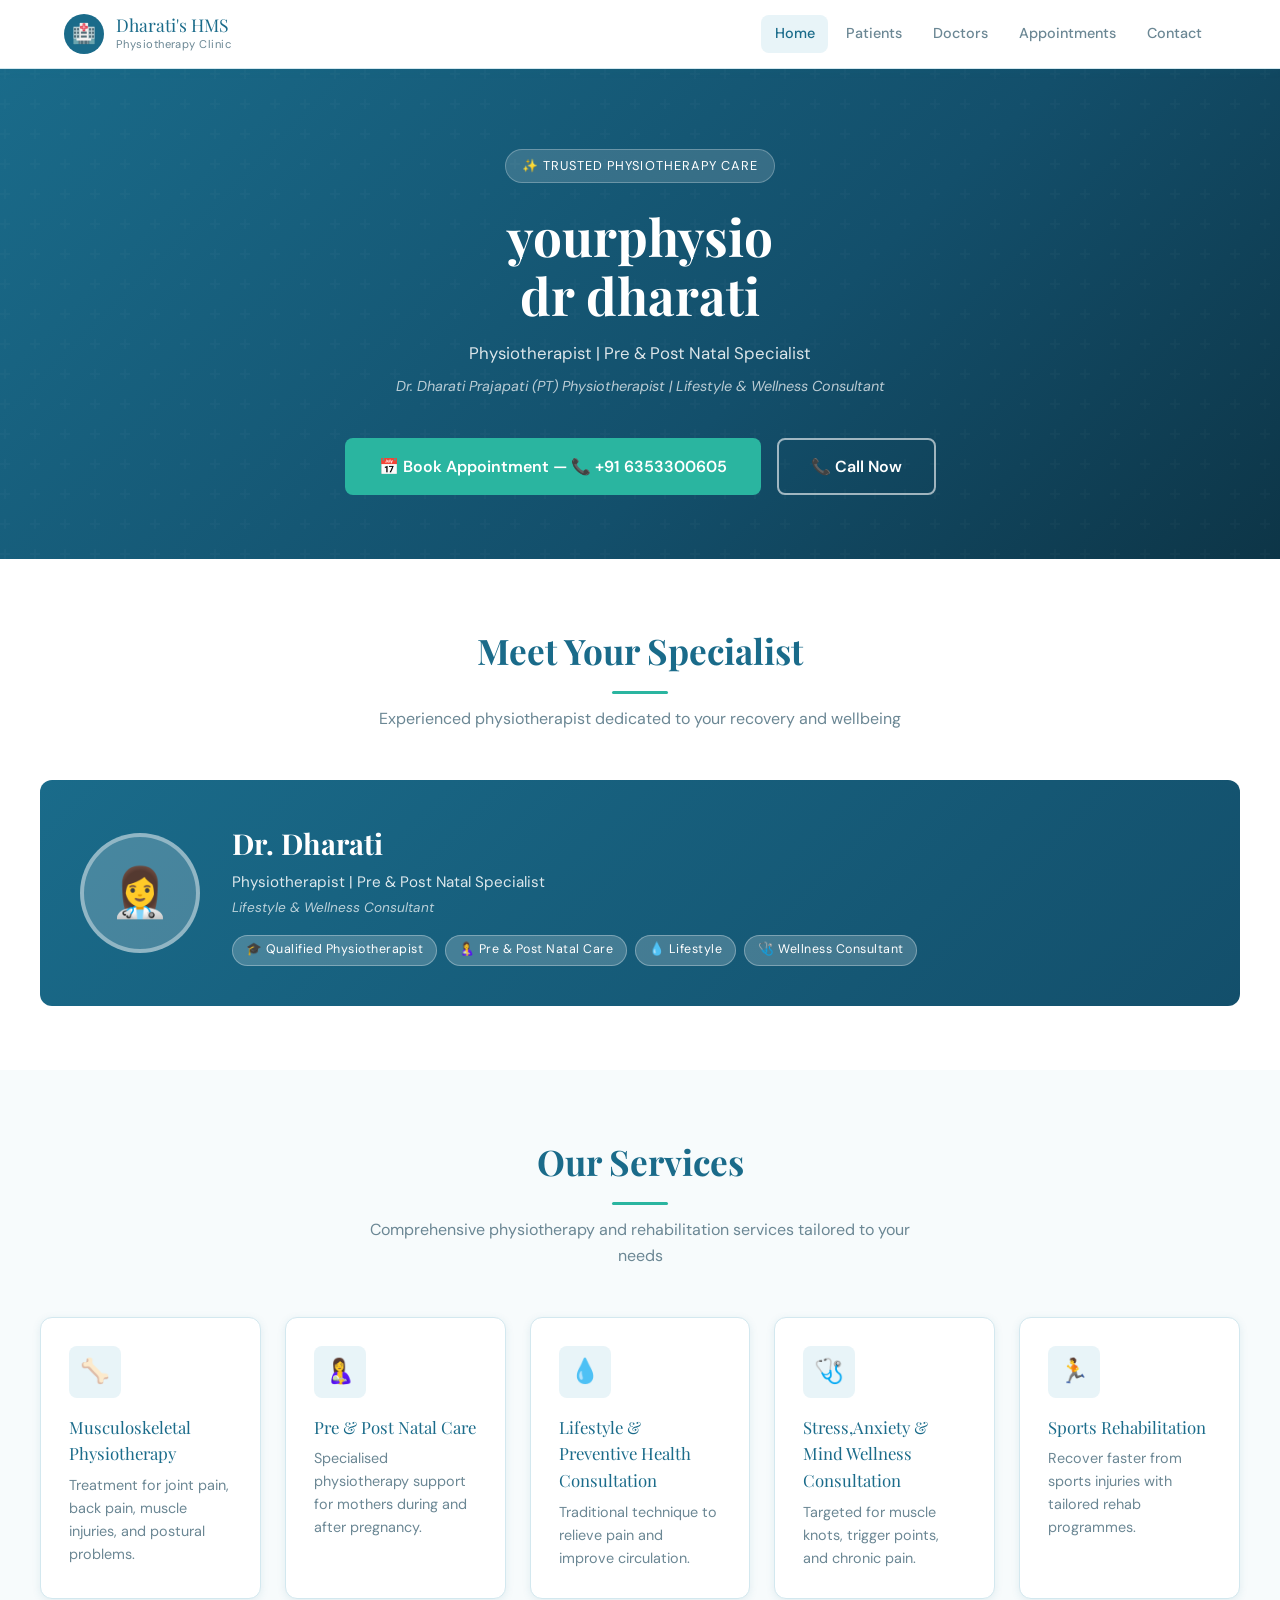
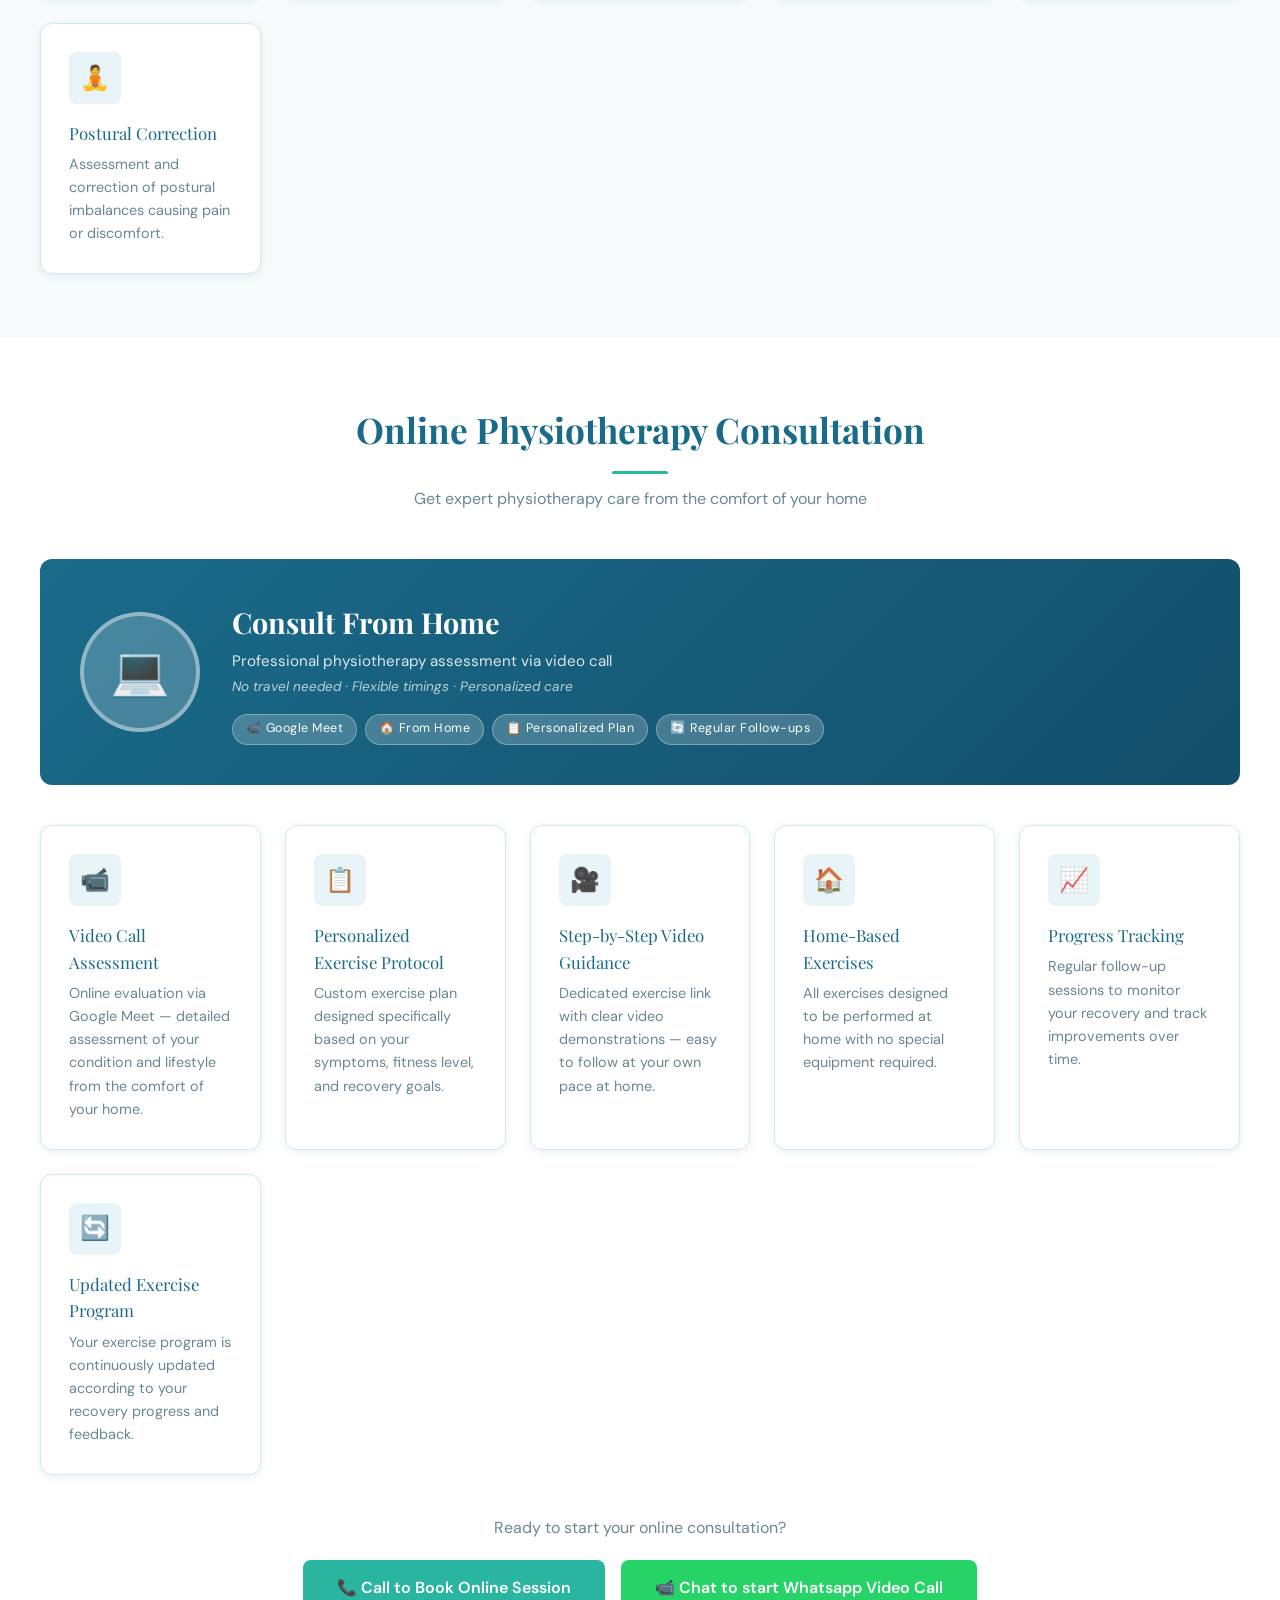
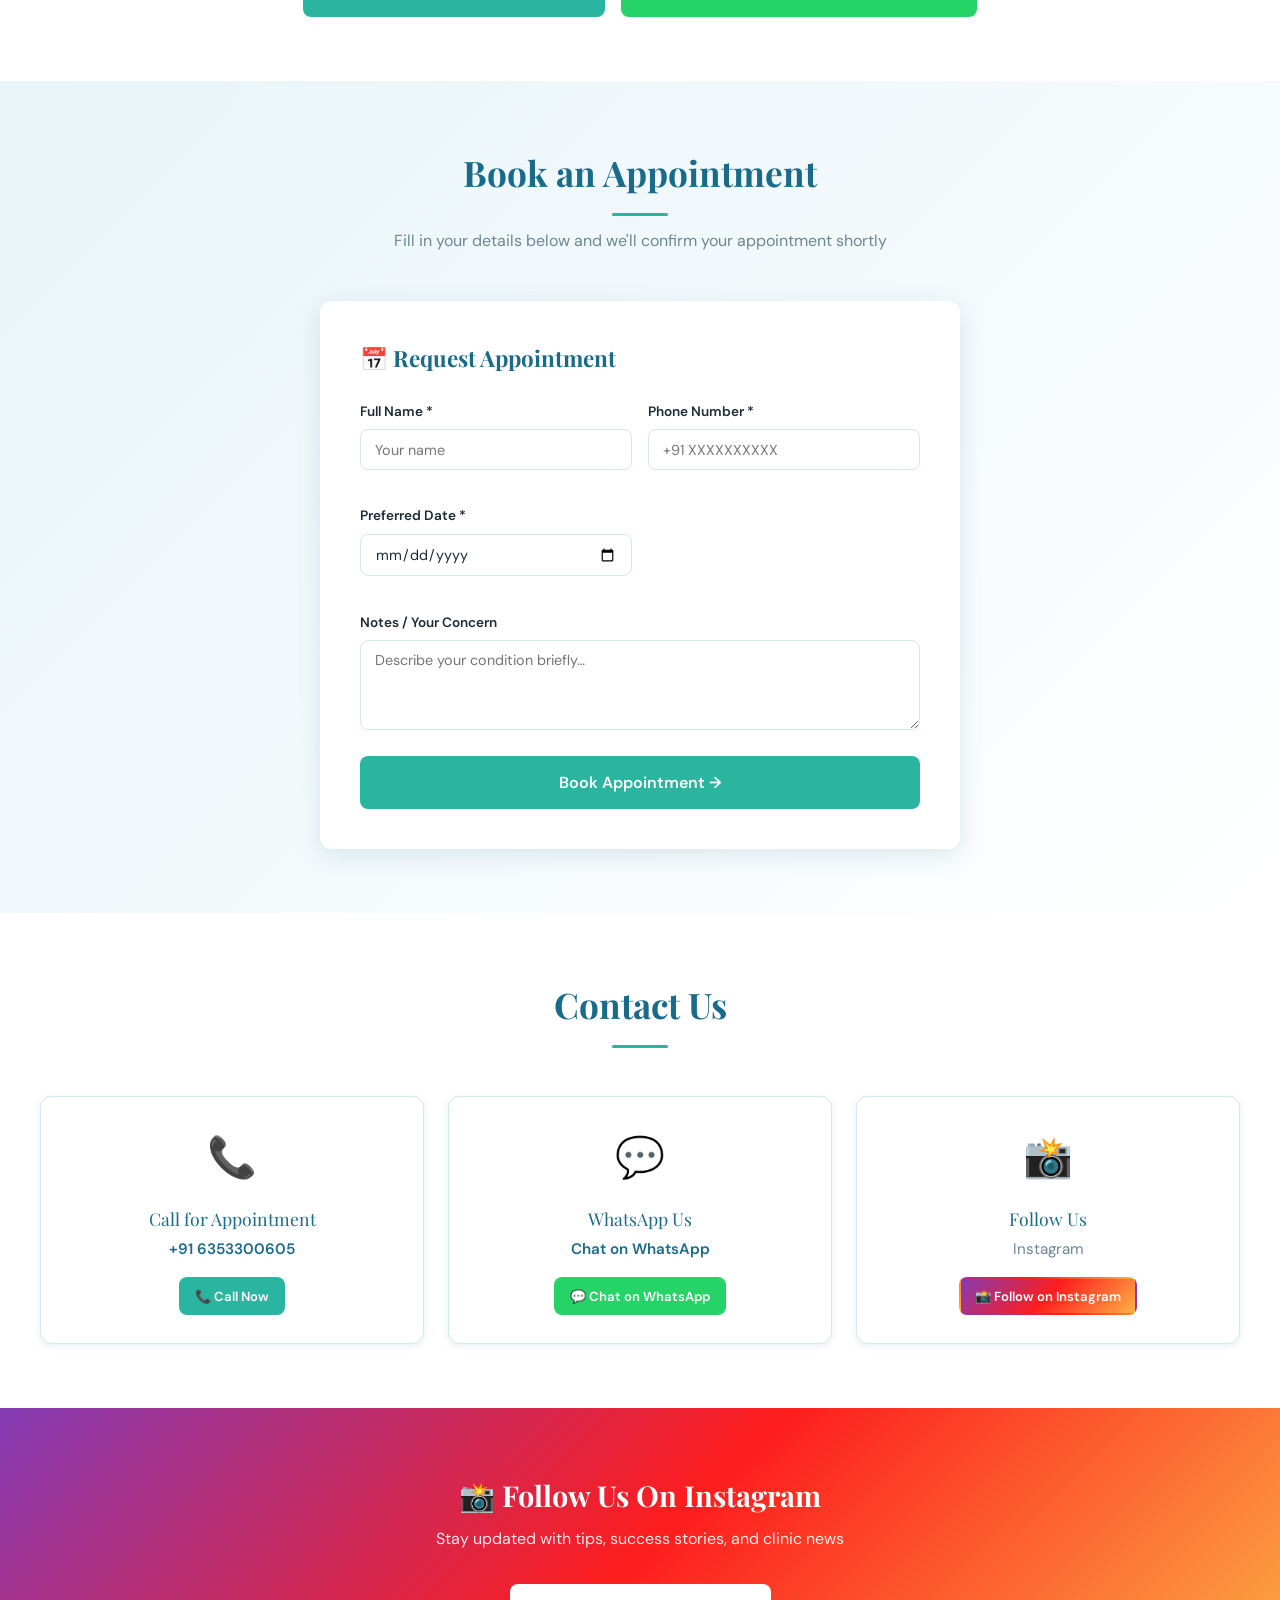
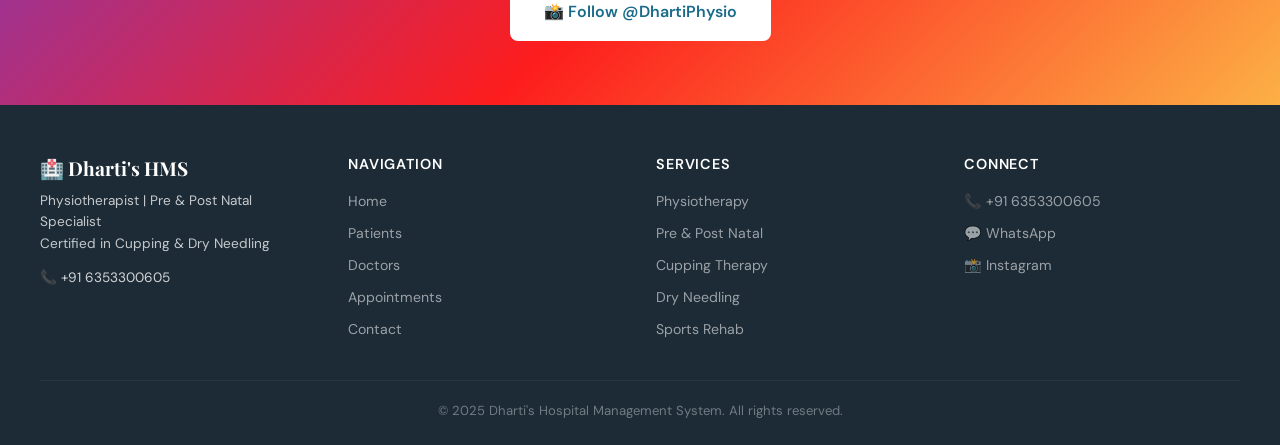
==== home.html @ 81a7d7e1 "Rename index.html to home.html" ====
<!DOCTYPE html>
<html lang="en">
<head>
  <meta charset="UTF-8" />
  <meta name="viewport" content="width=device-width, initial-scale=1.0" />
  <title>yourphysio Dr Dharati</title>
  <link rel="stylesheet" href="style.css" />
</head>
<body>

<!-- ─── NAVBAR ──────────────────────────────────────────────── -->
<nav class="navbar">
  <div class="nav-inner">
    <a class="nav-brand" href="index.html">
      <div class="nav-logo">🏥</div>
      <div>
        <div class="nav-title">Dharati's HMS</div>
        <div class="nav-subtitle">Physiotherapy Clinic</div>
      </div>
    </a>
    <div class="nav-links" id="nav-links">
      <a href="index.html" class="active">Home</a>
      <a href="patients.html">Patients</a>
      <a href="doctors.html">Doctors</a>
      <a href="appointments.html">Appointments</a>
      <a href="contact.html">Contact</a>
    </div>
    <button class="nav-hamburger" id="hamburger">☰</button>
  </div>
</nav>

<!-- ─── HERO ─────────────────────────────────────────────────── -->
<section class="hero">
  <div class="hero-inner">
    <div class="hero-badge">✨ Trusted Physiotherapy Care</div>
    <h1>yourphysio<br>dr dharati</h1>
    <p class="hero-tagline">Physiotherapist | Pre &amp; Post Natal Specialist</p>
    <p class="hero-certs">Dr. Dharati Prajapati (PT) Physiotherapist | Lifestyle &amp; Wellness Consultant </p>
    <div class="hero-actions">
      <a href="tel:+916353300605" class="btn btn-primary btn-lg">📅 Book Appointment — 📞 +91 6353300605</a>
      <a href="tel:+916353300605" class="btn btn-outline btn-lg">📞 Call Now</a>
    </div>
  </div>
</section>

<!-- ─── ABOUT DOCTOR ─────────────────────────────────────────── -->
<section class="section section-alt">
  <div class="container">
    <div class="section-head">
      <h2>Meet Your Specialist</h2>
      <div class="divider"></div>
      <p>Experienced physiotherapist dedicated to your recovery and wellbeing</p>
    </div>
    <div class="doctor-card">
      <div class="doctor-avatar">👩‍⚕️</div>
      <div>
        <h2 class="doctor-name">Dr. Dharati</h2>
        <p class="doctor-spec">Physiotherapist | Pre &amp; Post Natal Specialist</p>
        <p class="doctor-certs">Lifestyle &amp; Wellness Consultant</p>
        <div class="doctor-badges">
          <span class="badge">🎓 Qualified Physiotherapist</span>
          <span class="badge">🤱 Pre &amp; Post Natal Care</span>
          <span class="badge">💧 Lifestyle</span>
          <span class="badge">🩺  Wellness Consultant </span>
        </div>
      </div>
    </div>
  </div>
</section>

<!-- ─── SERVICES ──────────────────────────────────────────────── -->
<section class="section">
  <div class="container">
    <div class="section-head">
      <h2>Our Services</h2>
      <div class="divider"></div>
      <p>Comprehensive physiotherapy and rehabilitation services tailored to your needs</p>
    </div>
    <div class="card-grid card-grid-3">
      <div class="card">
        <div class="service-icon">🦴</div>
        <div class="service-title">Musculoskeletal Physiotherapy</div>
        <p class="service-desc">Treatment for joint pain, back pain, muscle injuries, and postural problems.</p>
      </div>
      <div class="card">
        <div class="service-icon">🤱</div>
        <div class="service-title">Pre &amp; Post Natal Care</div>
        <p class="service-desc">Specialised physiotherapy support for mothers during and after pregnancy.</p>
      </div>
      <div class="card">
        <div class="service-icon">💧</div>
        <div class="service-title">Lifestyle &amp; Preventive Health Consultation </div>
        <p class="service-desc">Traditional technique to relieve pain and improve circulation.</p>
      </div>
      <div class="card">
        <div class="service-icon">🩺</div>
        <div class="service-title">Stress,Anxiety &amp; Mind Wellness Consultation</div>
        <p class="service-desc">Targeted for muscle knots, trigger points, and chronic pain.</p>
      </div>
      <div class="card">
        <div class="service-icon">🏃</div>
        <div class="service-title">Sports Rehabilitation</div>
        <p class="service-desc">Recover faster from sports injuries with tailored rehab programmes.</p>
      </div>
      <div class="card">
        <div class="service-icon">🧘</div>
        <div class="service-title">Postural Correction</div>
        <p class="service-desc">Assessment and correction of postural imbalances causing pain or discomfort.</p>
      </div>
    </div>
  </div>
</section>
<!-- ─── ONLINE CONSULTATION ─────────────────────────────────── -->
<section class="section section-alt">
  <div class="container">
    <div class="section-head">
      <h2>Online Physiotherapy Consultation</h2>
      <div class="divider"></div>
      <p>Get expert physiotherapy care from the comfort of your home</p>
    </div>

    <div class="doctor-card" style="margin-bottom:2.5rem;">
      <div class="doctor-avatar">💻</div>
      <div>
        <h2 class="doctor-name">Consult From Home</h2>
        <p class="doctor-spec">Professional physiotherapy assessment via video call</p>
        <p class="doctor-certs">No travel needed · Flexible timings · Personalized care</p>
        <div class="doctor-badges">
          <span class="badge">📹 Google Meet</span>
          <span class="badge">🏠 From Home</span>
          <span class="badge">📋 Personalized Plan</span>
          <span class="badge">🔄 Regular Follow-ups</span>
        </div>
      </div>
    </div>

    <div class="card-grid card-grid-3">
      <div class="card">
        <div class="service-icon">📹</div>
        <div class="service-title">Video Call Assessment</div>
        <p class="service-desc">Online evaluation via Google Meet — detailed assessment of your condition and lifestyle from the comfort of your home.</p>
      </div>
      <div class="card">
        <div class="service-icon">📋</div>
        <div class="service-title">Personalized Exercise Protocol</div>
        <p class="service-desc">Custom exercise plan designed specifically based on your symptoms, fitness level, and recovery goals.</p>
      </div>
      <div class="card">
        <div class="service-icon">🎥</div>
        <div class="service-title">Step-by-Step Video Guidance</div>
        <p class="service-desc">Dedicated exercise link with clear video demonstrations — easy to follow at your own pace at home.</p>
      </div>
      <div class="card">
        <div class="service-icon">🏠</div>
        <div class="service-title">Home-Based Exercises</div>
        <p class="service-desc">All exercises designed to be performed at home with no special equipment required.</p>
      </div>
      <div class="card">
        <div class="service-icon">📈</div>
        <div class="service-title">Progress Tracking</div>
        <p class="service-desc">Regular follow-up sessions to monitor your recovery and track improvements over time.</p>
      </div>
      <div class="card">
        <div class="service-icon">🔄</div>
        <div class="service-title">Updated Exercise Program</div>
        <p class="service-desc">Your exercise program is continuously updated according to your recovery progress and feedback.</p>
      </div>
    </div>

    <div style="text-align:center;margin-top:2.5rem;">
      <p style="color:var(--text-muted);margin-bottom:1.2rem;font-size:1rem;">Ready to start your online consultation?</p>
      <div style="display:flex;gap:1rem;justify-content:center;flex-wrap:wrap;">
        <a href="tel:+916353300605" class="btn btn-primary btn-lg">📞 Call to Book Online Session</a>
        <a href="https://wa.me/916353300605?text=Hello%20Dr.%20Dharati%2C%20I%20would%20like%20to%20book%20an%20online%20video%20consultation" class="btn btn-whatsapp btn-lg">📹 Chat to start Whatsapp Video Call</a>
      </div>
    </div>

  </div>
</section>
<!-- ─── BOOKING ───────────────────────────────────────────────── -->
<section class="section booking-section" id="booking">
  <div class="container">
    <div class="section-head">
      <h2>Book an Appointment</h2>
      <div class="divider"></div>
      <p>Fill in your details below and we'll confirm your appointment shortly</p>
    </div>
    <div class="booking-box">

      <!-- FORM -->
      <div id="booking-form-wrap">
        <h3>📅 Request Appointment</h3>
        <form id="public-booking-form" onsubmit="submitPublicBooking(event)">
          <div class="form-grid">
            <div class="form-group">
              <label class="form-label">Full Name *</label>
              <input id="b-name" class="form-control" type="text" placeholder="Your name" required />
            </div>
            <div class="form-group">
              <label class="form-label">Phone Number *</label>
              <input id="b-phone" class="form-control" type="tel" placeholder="+91 XXXXXXXXXX" required />
            </div>
            <div class="form-group">
              <label class="form-label">Preferred Date *</label>
              <input id="b-date" class="form-control" type="date" required />
            </div>
            <div class="form-group form-full">
              <label class="form-label">Notes / Your Concern</label>
              <textarea id="b-notes" class="form-control" placeholder="Describe your condition briefly…"></textarea>
            </div>
          </div>
          <button id="book-btn" type="submit" class="btn btn-primary btn-full btn-lg">
            Book Appointment →
          </button>
        </form>
      </div>

      <!-- SUCCESS STATE -->
      <div id="booking-success" class="booking-success" style="display:none;">
        <div class="success-icon">🎉</div>
        <h3>Appointment Request Submitted Successfully!</h3>
        <p>We've received your request. Please call to confirm your appointment time.</p>
        <a href="tel:+916353300605" class="btn btn-call btn-lg">
          📞 Call Now to Confirm Appointment
        </a>
        <p style="margin-top:1.5rem;font-size:.85rem;color:var(--text-muted);">
          Or chat with us on WhatsApp:
          <a href="https://wa.me/916353300605" style="color:var(--accent);font-weight:600;">
            wa.me/916353300605
          </a>
        </p>
      </div>

    </div>
  </div>
</section>

<!-- ─── CONTACT ───────────────────────────────────────────────── -->
<section class="section section-alt" id="contact">
  <div class="container">
    <div class="section-head">
      <h2>Contact Us</h2>
      <div class="divider"></div>
    </div>
    <div class="card-grid card-grid-3">
      <div class="card contact-card">
        <div class="contact-icon">📞</div>
        <div class="contact-title">Call for Appointment</div>
        <div class="contact-value">
          <a href="tel:+916353300605">+91 6353300605</a>
        </div>
        <a href="tel:+916353300605" class="btn btn-primary btn-sm">📞 Call Now</a>
      </div>
      <div class="card contact-card">
        <div class="contact-icon">💬</div>
        <div class="contact-title">WhatsApp Us</div>
        <div class="contact-value">
          <a href="https://wa.me/916353300605">Chat on WhatsApp</a>
        </div>
        <a href="https://wa.me/916353300605" class="btn btn-whatsapp btn-sm">💬 Chat on WhatsApp</a>
      </div>
      <div class="card contact-card">
        <div class="contact-icon">📸</div>
        <div class="contact-title">Follow Us</div>
        <div class="contact-value">Instagram</div>
        <a href="#" class="btn btn-instagram btn-sm instagram-link">📸 Follow on Instagram</a>
      </div>
    </div>
  </div>
</section>

<!-- ─── INSTAGRAM ─────────────────────────────────────────────── -->
<section class="instagram-section">
  <div class="container">
    <h2>📸 Follow Us On Instagram</h2>
    <p>Stay updated with tips, success stories, and clinic news</p>
    <a href="#" class="btn btn-white btn-lg instagram-link">📸 Follow @DhartiPhysio</a>
  </div>
</section>

<!-- ─── FOOTER ────────────────────────────────────────────────── -->
<footer>
  <div class="footer-inner">
    <div class="footer-grid">
      <div class="footer-brand">
        <h3>🏥 Dharti's HMS</h3>
        <p>Physiotherapist | Pre &amp; Post Natal Specialist<br>Certified in Cupping &amp; Dry Needling</p>
        <p style="margin-top:.75rem;">📞 <a href="tel:+916353300605" style="color:rgba(255,255,255,.8);">+91 6353300605</a></p>
      </div>
      <div class="footer-links">
        <h4>Navigation</h4>
        <ul>
          <li><a href="index.html">Home</a></li>
          <li><a href="patients.html">Patients</a></li>
          <li><a href="doctors.html">Doctors</a></li>
          <li><a href="appointments.html">Appointments</a></li>
          <li><a href="contact.html">Contact</a></li>
        </ul>
      </div>
      <div class="footer-links">
        <h4>Services</h4>
        <ul>
          <li><a href="#">Physiotherapy</a></li>
          <li><a href="#">Pre &amp; Post Natal</a></li>
          <li><a href="#">Cupping Therapy</a></li>
          <li><a href="#">Dry Needling</a></li>
          <li><a href="#">Sports Rehab</a></li>
        </ul>
      </div>
      <div class="footer-links">
        <h4>Connect</h4>
        <ul>
          <li><a href="tel:+916353300605">📞 +91 6353300605</a></li>
          <li><a href="https://wa.me/916353300605">💬 WhatsApp</a></li>
          <li><a href="#" class="instagram-link">📸 Instagram</a></li>
        </ul>
      </div>
    </div>
    <div class="footer-bottom">
      © 2025 Dharti's Hospital Management System. All rights reserved.
    </div>
  </div>
</footer>

<script src="script.js"></script>
</body>
</html>
---- style.css ----
/* ═══════════════════════════════════════════════════════════════
   Dharati's Hospital Management System — Global Styles
   Theme: Clean Medical White & Teal/Blue
   ═══════════════════════════════════════════════════════════════ */

@import url('https://fonts.googleapis.com/css2?family=Playfair+Display:wght@600;700&family=DM+Sans:wght@300;400;500;600&display=swap');

/* ─── CSS VARIABLES ──────────────────────────────────────────── */
:root {
  --primary:       #1a6b8a;
  --primary-dark:  #134f6b;
  --primary-light: #e8f4f8;
  --accent:        #2ab5a0;
  --accent-dark:   #1e9183;
  --danger:        #e05252;
  --warning:       #f0a500;
  --success:       #2a9d5c;
  --white:         #ffffff;
  --off-white:     #f7fbfc;
  --text:          #1c2b36;
  --text-muted:    #6b8794;
  --border:        #d3e8ef;
  --shadow-sm:     0 2px 8px rgba(26,107,138,.10);
  --shadow-md:     0 6px 24px rgba(26,107,138,.14);
  --shadow-lg:     0 16px 48px rgba(26,107,138,.18);
  --radius:        12px;
  --radius-sm:     8px;
  --font-display:  'Playfair Display', Georgia, serif;
  --font-body:     'DM Sans', system-ui, sans-serif;
}

/* ─── RESET ──────────────────────────────────────────────────── */
*, *::before, *::after { box-sizing: border-box; margin: 0; padding: 0; }
html { scroll-behavior: smooth; }
body {
  font-family: var(--font-body);
  color: var(--text);
  background: var(--off-white);
  line-height: 1.6;
  -webkit-font-smoothing: antialiased;
}
a { color: inherit; text-decoration: none; }
img { max-width: 100%; }
button { cursor: pointer; font-family: inherit; }

/* ─── NAVBAR ─────────────────────────────────────────────────── */
.navbar {
  position: sticky;
  top: 0;
  z-index: 1000;
  background: var(--white);
  border-bottom: 1px solid var(--border);
  box-shadow: var(--shadow-sm);
}
.nav-inner {
  max-width: 1200px;
  margin: 0 auto;
  padding: 0 1.5rem;
  display: flex;
  align-items: center;
  justify-content: space-between;
  height: 68px;
}
.nav-brand {
  display: flex;
  align-items: center;
  gap: .75rem;
}
.nav-logo {
  width: 40px; height: 40px;
  background: var(--primary);
  border-radius: 50%;
  display: flex; align-items: center; justify-content: center;
  color: white; font-size: 1.2rem;
}
.nav-title { font-family: var(--font-display); font-size: 1.1rem; color: var(--primary); line-height: 1.2; }
.nav-subtitle { font-size: .7rem; color: var(--text-muted); letter-spacing: .04em; }
.nav-links { display: flex; align-items: center; gap: .25rem; }
.nav-links a {
  padding: .45rem .85rem;
  border-radius: var(--radius-sm);
  font-size: .9rem;
  font-weight: 500;
  color: var(--text-muted);
  transition: all .2s;
}
.nav-links a:hover, .nav-links a.active {
  background: var(--primary-light);
  color: var(--primary);
}
.nav-hamburger { display: none; background: none; border: none; font-size: 1.4rem; color: var(--primary); }

/* ─── HERO ───────────────────────────────────────────────────── */
.hero {
  background: linear-gradient(135deg, var(--primary) 0%, var(--primary-dark) 60%, #0d3547 100%);
  color: white;
  padding: 5rem 1.5rem 4rem;
  text-align: center;
  position: relative;
  overflow: hidden;
}
.hero::before {
  content: '';
  position: absolute; inset: 0;
  background: url("data:image/svg+xml,%3Csvg width='60' height='60' viewBox='0 0 60 60' xmlns='http://www.w3.org/2000/svg'%3E%3Cg fill='none' fill-rule='evenodd'%3E%3Cg fill='%23ffffff' fill-opacity='0.04'%3E%3Cpath d='M36 34v-4h-2v4h-4v2h4v4h2v-4h4v-2h-4zm0-30V0h-2v4h-4v2h4v4h2V6h4V4h-4zM6 34v-4H4v4H0v2h4v4h2v-4h4v-2H6zM6 4V0H4v4H0v2h4v4h2V6h4V4H6z'/%3E%3C/g%3E%3C/g%3E%3C/svg%3E");
  opacity: .5;
}
.hero-inner { max-width: 800px; margin: 0 auto; position: relative; }
.hero-badge {
  display: inline-block;
  background: rgba(255,255,255,.15);
  border: 1px solid rgba(255,255,255,.25);
  padding: .35rem 1rem;
  border-radius: 50px;
  font-size: .8rem;
  letter-spacing: .08em;
  text-transform: uppercase;
  margin-bottom: 1.5rem;
}
.hero h1 {
  font-family: var(--font-display);
  font-size: clamp(2rem, 5vw, 3.2rem);
  line-height: 1.15;
  margin-bottom: 1rem;
}
.hero-tagline {
  font-size: 1.05rem;
  opacity: .85;
  margin-bottom: .5rem;
}
.hero-certs {
  font-size: .9rem;
  opacity: .7;
  font-style: italic;
  margin-bottom: 2.5rem;
}
.hero-actions { display: flex; gap: 1rem; justify-content: center; flex-wrap: wrap; }

/* ─── BUTTONS ────────────────────────────────────────────────── */
.btn {
  display: inline-flex; align-items: center; gap: .5rem;
  padding: .65rem 1.4rem;
  border-radius: var(--radius-sm);
  font-size: .9rem;
  font-weight: 600;
  border: 2px solid transparent;
  transition: all .2s;
  white-space: nowrap;
}
.btn-primary { background: var(--accent); color: white; }
.btn-primary:hover { background: var(--accent-dark); transform: translateY(-1px); box-shadow: 0 4px 16px rgba(42,181,160,.35); }
.btn-outline { background: transparent; border-color: rgba(255,255,255,.6); color: white; }
.btn-outline:hover { background: rgba(255,255,255,.15); }
.btn-white { background: white; color: var(--primary); }
.btn-white:hover { background: var(--primary-light); }
.btn-danger { background: var(--danger); color: white; }
.btn-danger:hover { background: #c94040; }
.btn-success { background: var(--success); color: white; }
.btn-success:hover { background: #1f7a45; }
.btn-sm { padding: .4rem .85rem; font-size: .82rem; }
.btn-lg { padding: .85rem 2rem; font-size: 1rem; }
.btn-full { width: 100%; justify-content: center; }
.btn-call {
  background: linear-gradient(135deg, #e05252, #c0392b);
  color: white;
  font-size: 1.1rem;
  padding: 1rem 2.5rem;
  border-radius: 50px;
  box-shadow: 0 8px 32px rgba(224,82,82,.35);
  animation: pulse-call 2s infinite;
}
.btn-call:hover { transform: scale(1.04); }
.btn-whatsapp { background: #25d366; color: white; }
.btn-whatsapp:hover { background: #1db954; }
.btn-instagram { background: linear-gradient(135deg,#833ab4,#fd1d1d,#fcb045); color: white; }
.btn-instagram:hover { filter: brightness(1.1); }

@keyframes pulse-call {
  0%, 100% { box-shadow: 0 8px 32px rgba(224,82,82,.35); }
  50%       { box-shadow: 0 8px 48px rgba(224,82,82,.6); }
}

/* ─── SECTION ────────────────────────────────────────────────── */
.section { padding: 4rem 1.5rem; }
.section-alt { background: var(--white); }
.container { max-width: 1200px; margin: 0 auto; }
.section-head { text-align: center; margin-bottom: 3rem; }
.section-head h2 { font-family: var(--font-display); font-size: clamp(1.5rem,3vw,2.2rem); color: var(--primary); margin-bottom: .5rem; }
.section-head p { color: var(--text-muted); max-width: 560px; margin: 0 auto; }
.divider { width: 56px; height: 3px; background: var(--accent); border-radius: 2px; margin: .75rem auto; }

/* ─── CARDS ──────────────────────────────────────────────────── */
.card {
  background: var(--white);
  border-radius: var(--radius);
  box-shadow: var(--shadow-sm);
  border: 1px solid var(--border);
  padding: 1.75rem;
  transition: box-shadow .2s, transform .2s;
}
.card:hover { box-shadow: var(--shadow-md); transform: translateY(-2px); }
.card-grid { display: grid; gap: 1.5rem; }
.card-grid-2 { grid-template-columns: repeat(auto-fit, minmax(260px, 1fr)); }
.card-grid-3 { grid-template-columns: repeat(auto-fit, minmax(220px, 1fr)); }
.card-grid-4 { grid-template-columns: repeat(auto-fit, minmax(180px, 1fr)); }
.service-icon { width: 52px; height: 52px; background: var(--primary-light); border-radius: var(--radius-sm); display: flex; align-items: center; justify-content: center; font-size: 1.5rem; margin-bottom: 1rem; }
.service-title { font-family: var(--font-display); font-size: 1.05rem; color: var(--primary); margin-bottom: .4rem; }
.service-desc { font-size: .9rem; color: var(--text-muted); }

/* ─── DOCTOR PROFILE ─────────────────────────────────────────── */
.doctor-card {
  background: linear-gradient(135deg, var(--primary) 0%, var(--primary-dark) 100%);
  color: white;
  border-radius: var(--radius);
  padding: 2.5rem;
  display: flex;
  gap: 2rem;
  align-items: center;
  flex-wrap: wrap;
}
.doctor-avatar {
  width: 120px; height: 120px;
  border-radius: 50%;
  background: rgba(255,255,255,.2);
  border: 4px solid rgba(255,255,255,.4);
  display: flex; align-items: center; justify-content: center;
  font-size: 3rem;
  flex-shrink: 0;
}
.doctor-name { font-family: var(--font-display); font-size: 1.8rem; margin-bottom: .25rem; }
.doctor-spec { font-size: .95rem; opacity: .85; margin-bottom: .15rem; }
.doctor-certs { font-size: .85rem; opacity: .7; font-style: italic; }
.doctor-badges { display: flex; gap: .5rem; flex-wrap: wrap; margin-top: 1rem; }
.badge {
  background: rgba(255,255,255,.2);
  border: 1px solid rgba(255,255,255,.3);
  padding: .3rem .8rem;
  border-radius: 50px;
  font-size: .78rem;
  letter-spacing: .04em;
}

/* ─── FORMS ──────────────────────────────────────────────────── */
.form-group { margin-bottom: 1.2rem; }
.form-label { display: block; font-size: .85rem; font-weight: 600; color: var(--text); margin-bottom: .4rem; }
.form-control {
  width: 100%;
  padding: .65rem .9rem;
  border: 1.5px solid var(--border);
  border-radius: var(--radius-sm);
  font-family: var(--font-body);
  font-size: .9rem;
  color: var(--text);
  background: var(--white);
  transition: border-color .2s, box-shadow .2s;
}
.form-control:focus { outline: none; border-color: var(--primary); box-shadow: 0 0 0 3px rgba(26,107,138,.12); }
.form-grid { display: grid; grid-template-columns: 1fr 1fr; gap: 1rem; }
.form-full { grid-column: 1 / -1; }
textarea.form-control { resize: vertical; min-height: 90px; }
select.form-control { appearance: none; background-image: url("data:image/svg+xml,%3Csvg xmlns='http://www.w3.org/2000/svg' width='12' height='8'%3E%3Cpath fill='%236b8794' d='M6 8L0 0h12z'/%3E%3C/svg%3E"); background-repeat: no-repeat; background-position: right .9rem center; padding-right: 2.5rem; }

/* ─── TABLE ──────────────────────────────────────────────────── */
.table-wrap { overflow-x: auto; border-radius: var(--radius); box-shadow: var(--shadow-sm); border: 1px solid var(--border); }
table { width: 100%; border-collapse: collapse; background: var(--white); }
thead { background: var(--primary); color: white; }
th { padding: .85rem 1rem; text-align: left; font-size: .82rem; font-weight: 600; letter-spacing: .05em; text-transform: uppercase; white-space: nowrap; }
td { padding: .8rem 1rem; font-size: .9rem; border-bottom: 1px solid var(--border); vertical-align: middle; }
tr:last-child td { border-bottom: none; }
tr:hover td { background: var(--primary-light); }
.td-actions { display: flex; gap: .4rem; }

/* ─── STATUS BADGE ───────────────────────────────────────────── */
.status {
  display: inline-block;
  padding: .22rem .7rem;
  border-radius: 50px;
  font-size: .75rem;
  font-weight: 600;
}
.status-pending  { background: #fff3cd; color: #856404; }
.status-confirmed{ background: #d1f3e3; color: #1a6b3a; }
.status-cancelled{ background: #fde8e8; color: #8b1a1a; }

/* ─── PAGE HEADER ────────────────────────────────────────────── */
.page-header {
  background: linear-gradient(135deg, var(--primary), var(--primary-dark));
  color: white;
  padding: 2.5rem 1.5rem;
}
.page-header-inner { max-width: 1200px; margin: 0 auto; display: flex; justify-content: space-between; align-items: center; flex-wrap: wrap; gap: 1rem; }
.page-header h1 { font-family: var(--font-display); font-size: 1.8rem; }
.page-header p { font-size: .9rem; opacity: .8; margin-top: .2rem; }

/* ─── MODAL ──────────────────────────────────────────────────── */
.modal-overlay {
  position: fixed; inset: 0; z-index: 2000;
  background: rgba(0,0,0,.5);
  display: flex; align-items: center; justify-content: center;
  padding: 1rem;
  opacity: 0; pointer-events: none;
  transition: opacity .25s;
}
.modal-overlay.open { opacity: 1; pointer-events: all; }
.modal {
  background: var(--white);
  border-radius: var(--radius);
  box-shadow: var(--shadow-lg);
  width: 100%; max-width: 540px;
  max-height: 90vh;
  overflow-y: auto;
  transform: translateY(20px);
  transition: transform .25s;
}
.modal-overlay.open .modal { transform: translateY(0); }
.modal-header {
  padding: 1.4rem 1.75rem;
  border-bottom: 1px solid var(--border);
  display: flex; justify-content: space-between; align-items: center;
}
.modal-header h3 { font-family: var(--font-display); color: var(--primary); font-size: 1.2rem; }
.modal-close { background: none; border: none; font-size: 1.4rem; color: var(--text-muted); line-height: 1; padding: .2rem; }
.modal-close:hover { color: var(--danger); }
.modal-body { padding: 1.75rem; }
.modal-footer { padding: 1rem 1.75rem; border-top: 1px solid var(--border); display: flex; gap: .75rem; justify-content: flex-end; }

/* ─── ALERTS ─────────────────────────────────────────────────── */
.alert {
  padding: .9rem 1.2rem;
  border-radius: var(--radius-sm);
  font-size: .9rem;
  margin-bottom: 1rem;
  display: flex; align-items: flex-start; gap: .6rem;
}
.alert-success { background: #d1f3e3; color: #1a5c36; border-left: 4px solid var(--success); }
.alert-error   { background: #fde8e8; color: #7a1f1f; border-left: 4px solid var(--danger); }
.alert-info    { background: var(--primary-light); color: var(--primary); border-left: 4px solid var(--primary); }

/* ─── TOAST ──────────────────────────────────────────────────── */
#toast-container { position: fixed; bottom: 1.5rem; right: 1.5rem; z-index: 9999; display: flex; flex-direction: column; gap: .5rem; }
.toast {
  background: var(--text);
  color: white;
  padding: .85rem 1.3rem;
  border-radius: var(--radius-sm);
  font-size: .9rem;
  box-shadow: var(--shadow-md);
  min-width: 260px;
  animation: slide-in .3s ease;
  display: flex; align-items: center; gap: .6rem;
}
.toast.success { background: var(--success); }
.toast.error   { background: var(--danger); }
@keyframes slide-in { from { transform: translateX(120%); opacity: 0; } to { transform: translateX(0); opacity: 1; } }

/* ─── SEARCH BAR ─────────────────────────────────────────────── */
.search-bar { position: relative; max-width: 340px; }
.search-bar input { padding-left: 2.5rem; }
.search-bar::before { content: '🔍'; position: absolute; left: .8rem; top: 50%; transform: translateY(-50%); font-size: .85rem; pointer-events: none; }

/* ─── BOOKING SECTION ────────────────────────────────────────── */
.booking-section { background: linear-gradient(135deg, var(--primary-light) 0%, white 100%); }
.booking-box { background: white; border-radius: var(--radius); box-shadow: var(--shadow-md); padding: 2.5rem; max-width: 640px; margin: 0 auto; }
.booking-box h3 { font-family: var(--font-display); color: var(--primary); font-size: 1.4rem; margin-bottom: 1.5rem; }
.booking-success { text-align: center; padding: 2rem; }
.booking-success .success-icon { font-size: 4rem; margin-bottom: 1rem; }
.booking-success h3 { font-family: var(--font-display); color: var(--success); font-size: 1.5rem; margin-bottom: .5rem; }
.booking-success p { color: var(--text-muted); margin-bottom: 2rem; }

/* ─── CONTACT SECTION ────────────────────────────────────────── */
.contact-card { text-align: center; }
.contact-icon { font-size: 2.5rem; margin-bottom: 1rem; }
.contact-title { font-family: var(--font-display); color: var(--primary); font-size: 1.1rem; margin-bottom: .25rem; }
.contact-value { color: var(--text-muted); font-size: .95rem; margin-bottom: 1rem; }
.contact-value a { color: var(--primary); font-weight: 600; }
.contact-value a:hover { text-decoration: underline; }

/* ─── INSTAGRAM ──────────────────────────────────────────────── */
.instagram-section {
  background: linear-gradient(135deg, #833ab4 0%, #fd1d1d 50%, #fcb045 100%);
  color: white;
  text-align: center;
  padding: 4rem 1.5rem;
}
.instagram-section h2 { font-family: var(--font-display); font-size: 1.8rem; margin-bottom: .5rem; }
.instagram-section p { opacity: .9; margin-bottom: 2rem; }

/* ─── FOOTER ─────────────────────────────────────────────────── */
footer {
  background: var(--text);
  color: rgba(255,255,255,.75);
  padding: 3rem 1.5rem 1.5rem;
}
.footer-inner { max-width: 1200px; margin: 0 auto; }
.footer-grid { display: grid; grid-template-columns: repeat(auto-fit, minmax(200px, 1fr)); gap: 2rem; margin-bottom: 2rem; }
.footer-brand h3 { font-family: var(--font-display); color: white; font-size: 1.2rem; margin-bottom: .4rem; }
.footer-brand p { font-size: .85rem; line-height: 1.6; }
.footer-links h4 { color: white; font-size: .9rem; font-weight: 600; margin-bottom: .75rem; text-transform: uppercase; letter-spacing: .06em; }
.footer-links ul { list-style: none; }
.footer-links li { margin-bottom: .4rem; }
.footer-links a { font-size: .88rem; opacity: .75; transition: opacity .2s; }
.footer-links a:hover { opacity: 1; }
.footer-bottom { border-top: 1px solid rgba(255,255,255,.1); padding-top: 1.2rem; text-align: center; font-size: .82rem; opacity: .5; }

/* ─── LOADING SPINNER ────────────────────────────────────────── */
.spinner { display: inline-block; width: 18px; height: 18px; border: 2px solid rgba(255,255,255,.3); border-top-color: white; border-radius: 50%; animation: spin .7s linear infinite; }
.spinner-dark { border-color: rgba(26,107,138,.3); border-top-color: var(--primary); }
@keyframes spin { to { transform: rotate(360deg); } }
.loading-row td { text-align: center; padding: 2.5rem; color: var(--text-muted); font-style: italic; }

/* ─── EMPTY STATE ────────────────────────────────────────────── */
.empty-state { text-align: center; padding: 3.5rem 1rem; }
.empty-state-icon { font-size: 3rem; opacity: .35; margin-bottom: 1rem; }
.empty-state h3 { color: var(--text-muted); font-size: 1.1rem; margin-bottom: .35rem; }
.empty-state p { font-size: .88rem; color: var(--text-muted); }

/* ─── STATS ROW ──────────────────────────────────────────────── */
.stats-row { display: grid; grid-template-columns: repeat(auto-fit, minmax(150px, 1fr)); gap: 1rem; margin-bottom: 2rem; }
.stat-card { background: var(--white); border: 1px solid var(--border); border-radius: var(--radius); padding: 1.4rem; text-align: center; }
.stat-number { font-family: var(--font-display); font-size: 2rem; color: var(--primary); }
.stat-label { font-size: .82rem; color: var(--text-muted); margin-top: .15rem; }

/* ─── RESPONSIVE ─────────────────────────────────────────────── */
@media (max-width: 768px) {
  .nav-links { display: none; position: absolute; top: 68px; left: 0; right: 0; background: white; flex-direction: column; padding: 1rem; box-shadow: var(--shadow-md); border-top: 1px solid var(--border); }
  .nav-links.open { display: flex; }
  .nav-hamburger { display: block; }
  .form-grid { grid-template-columns: 1fr; }
  .doctor-card { flex-direction: column; text-align: center; }
  .doctor-badges { justify-content: center; }
  .page-header-inner { flex-direction: column; text-align: center; }
  .td-actions { flex-direction: column; }
}
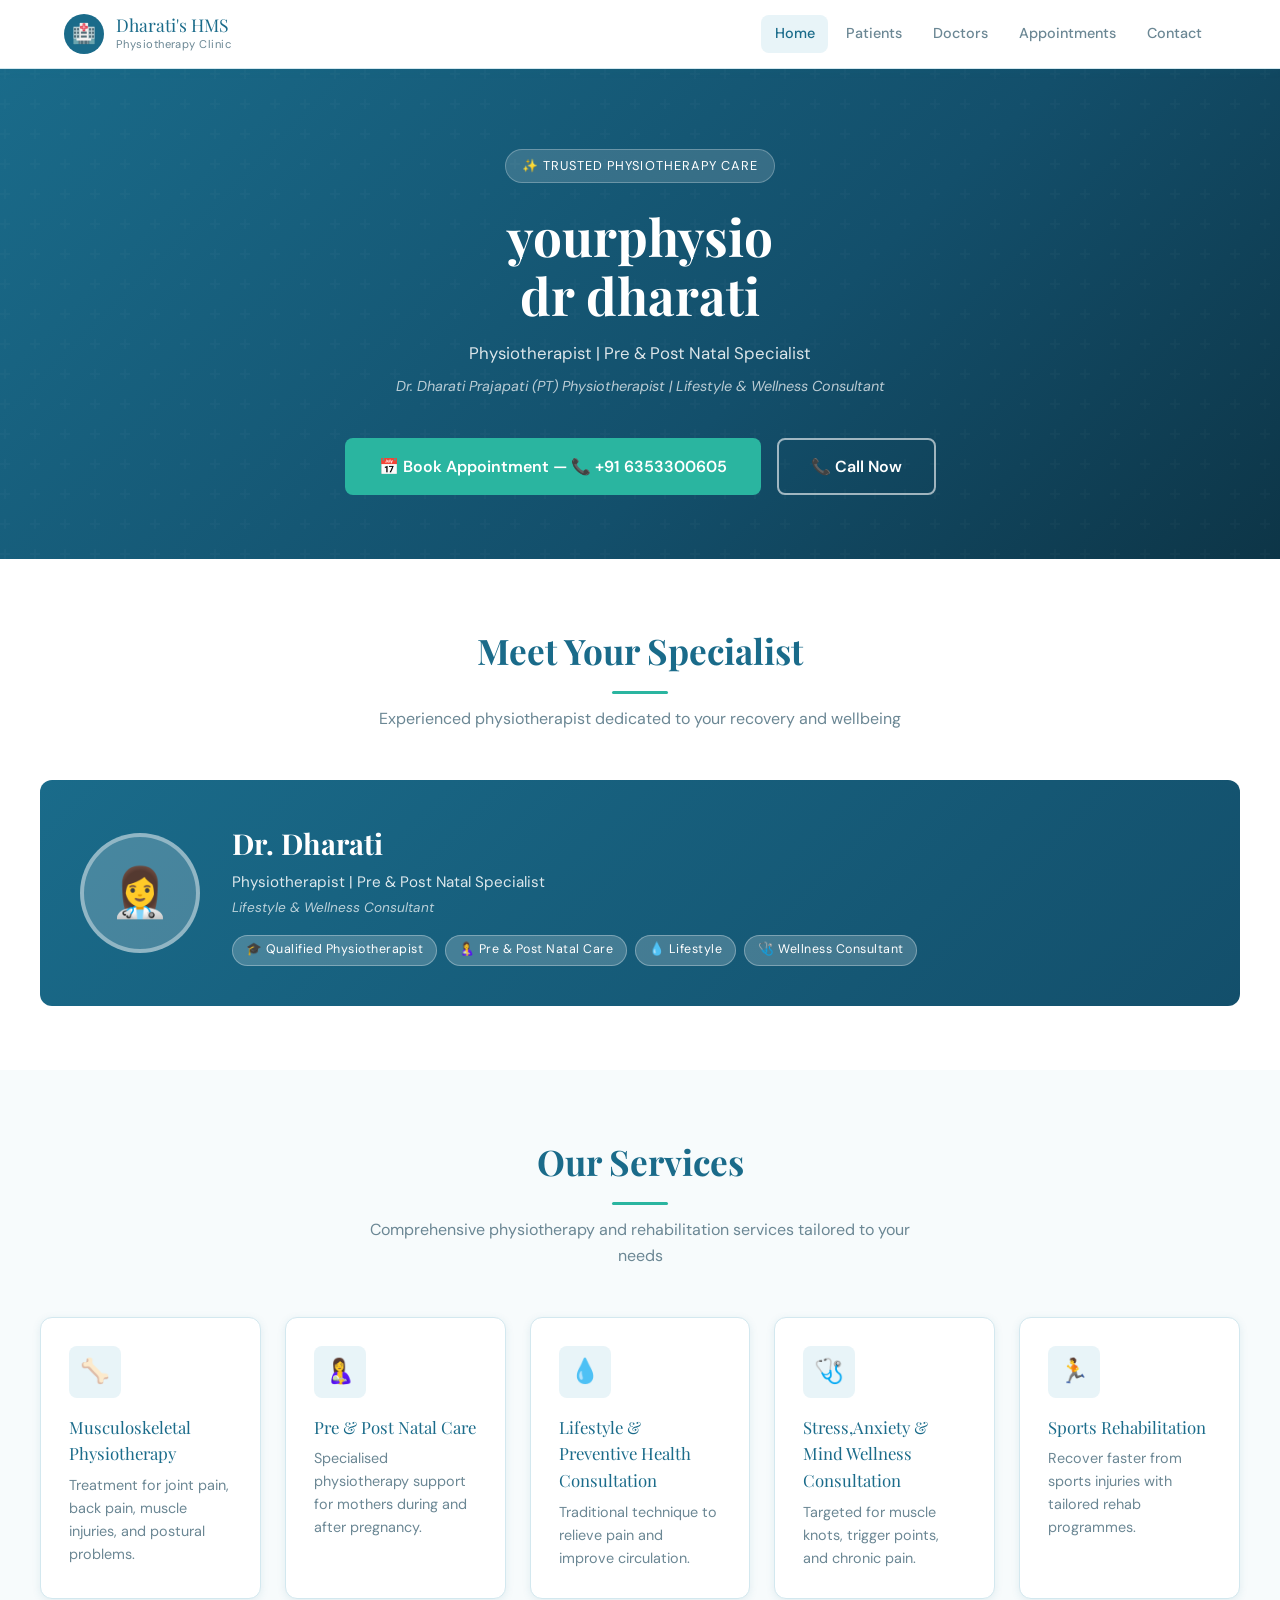
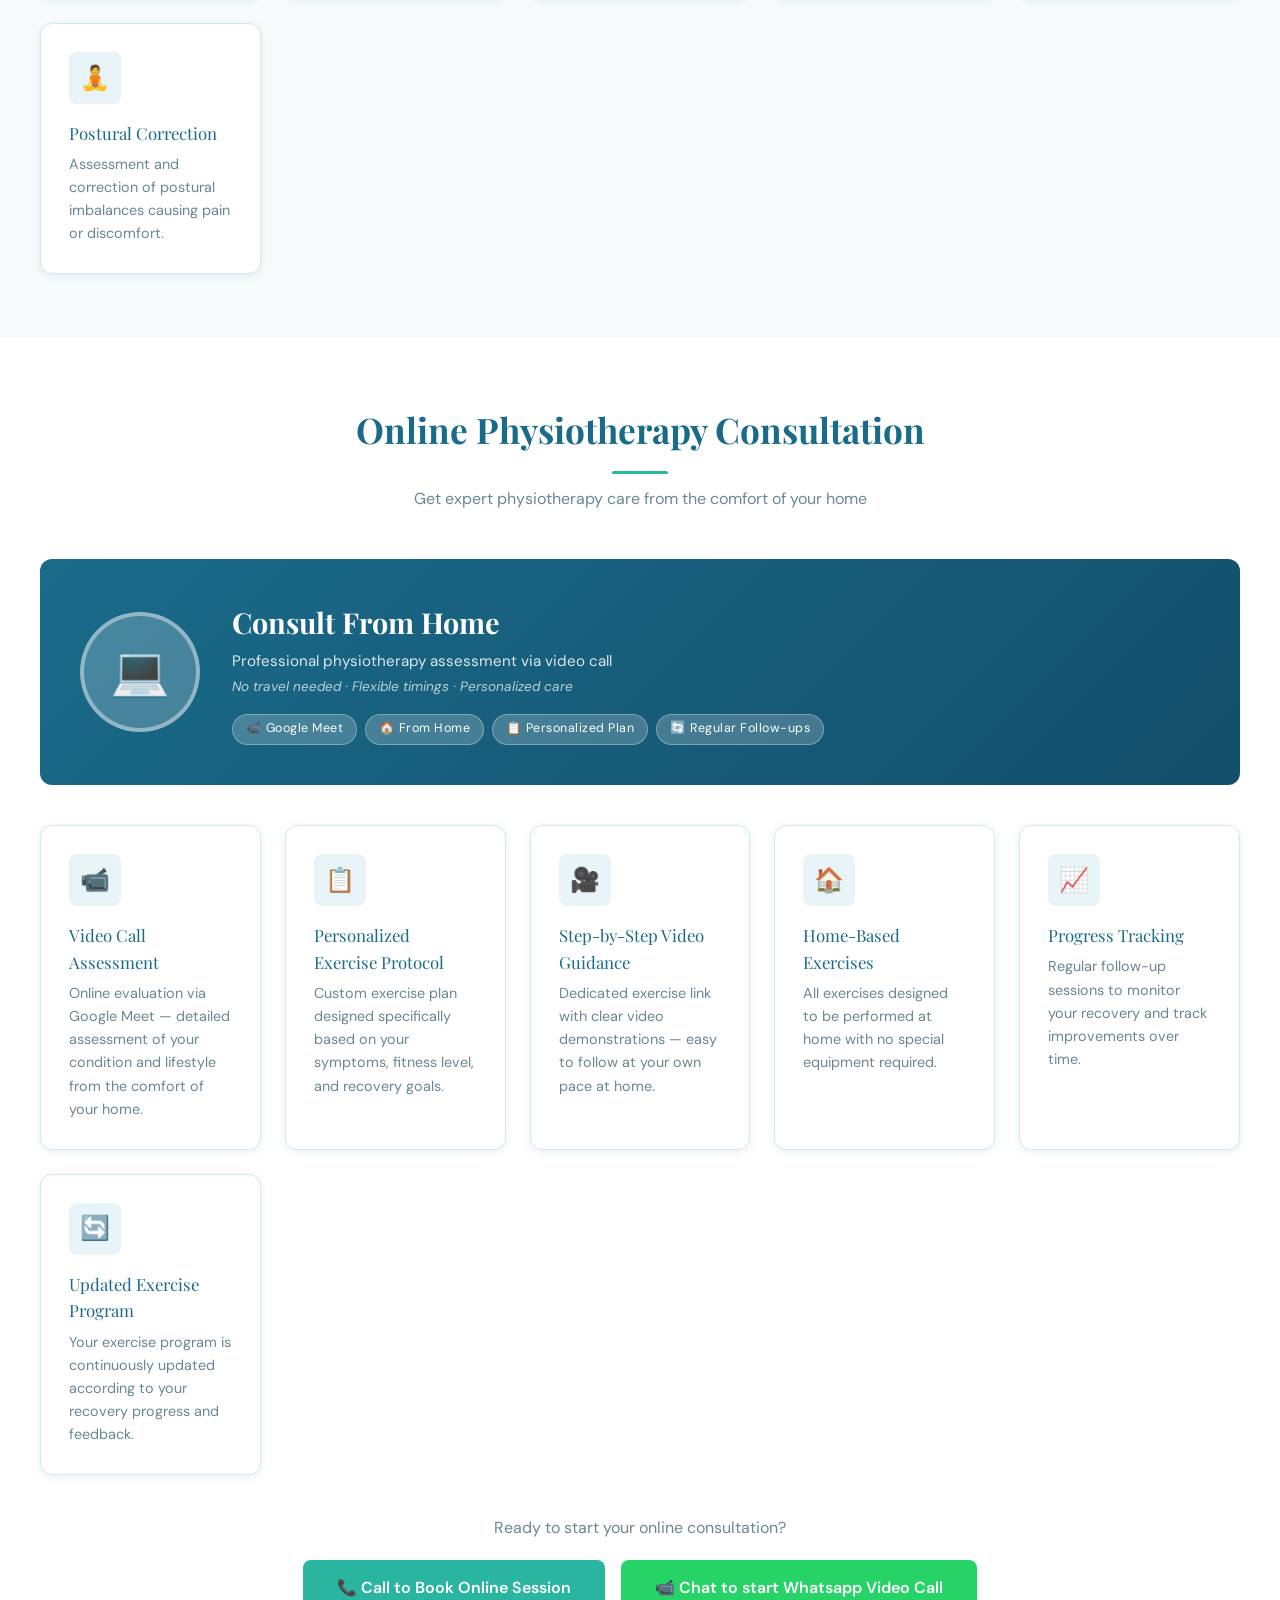
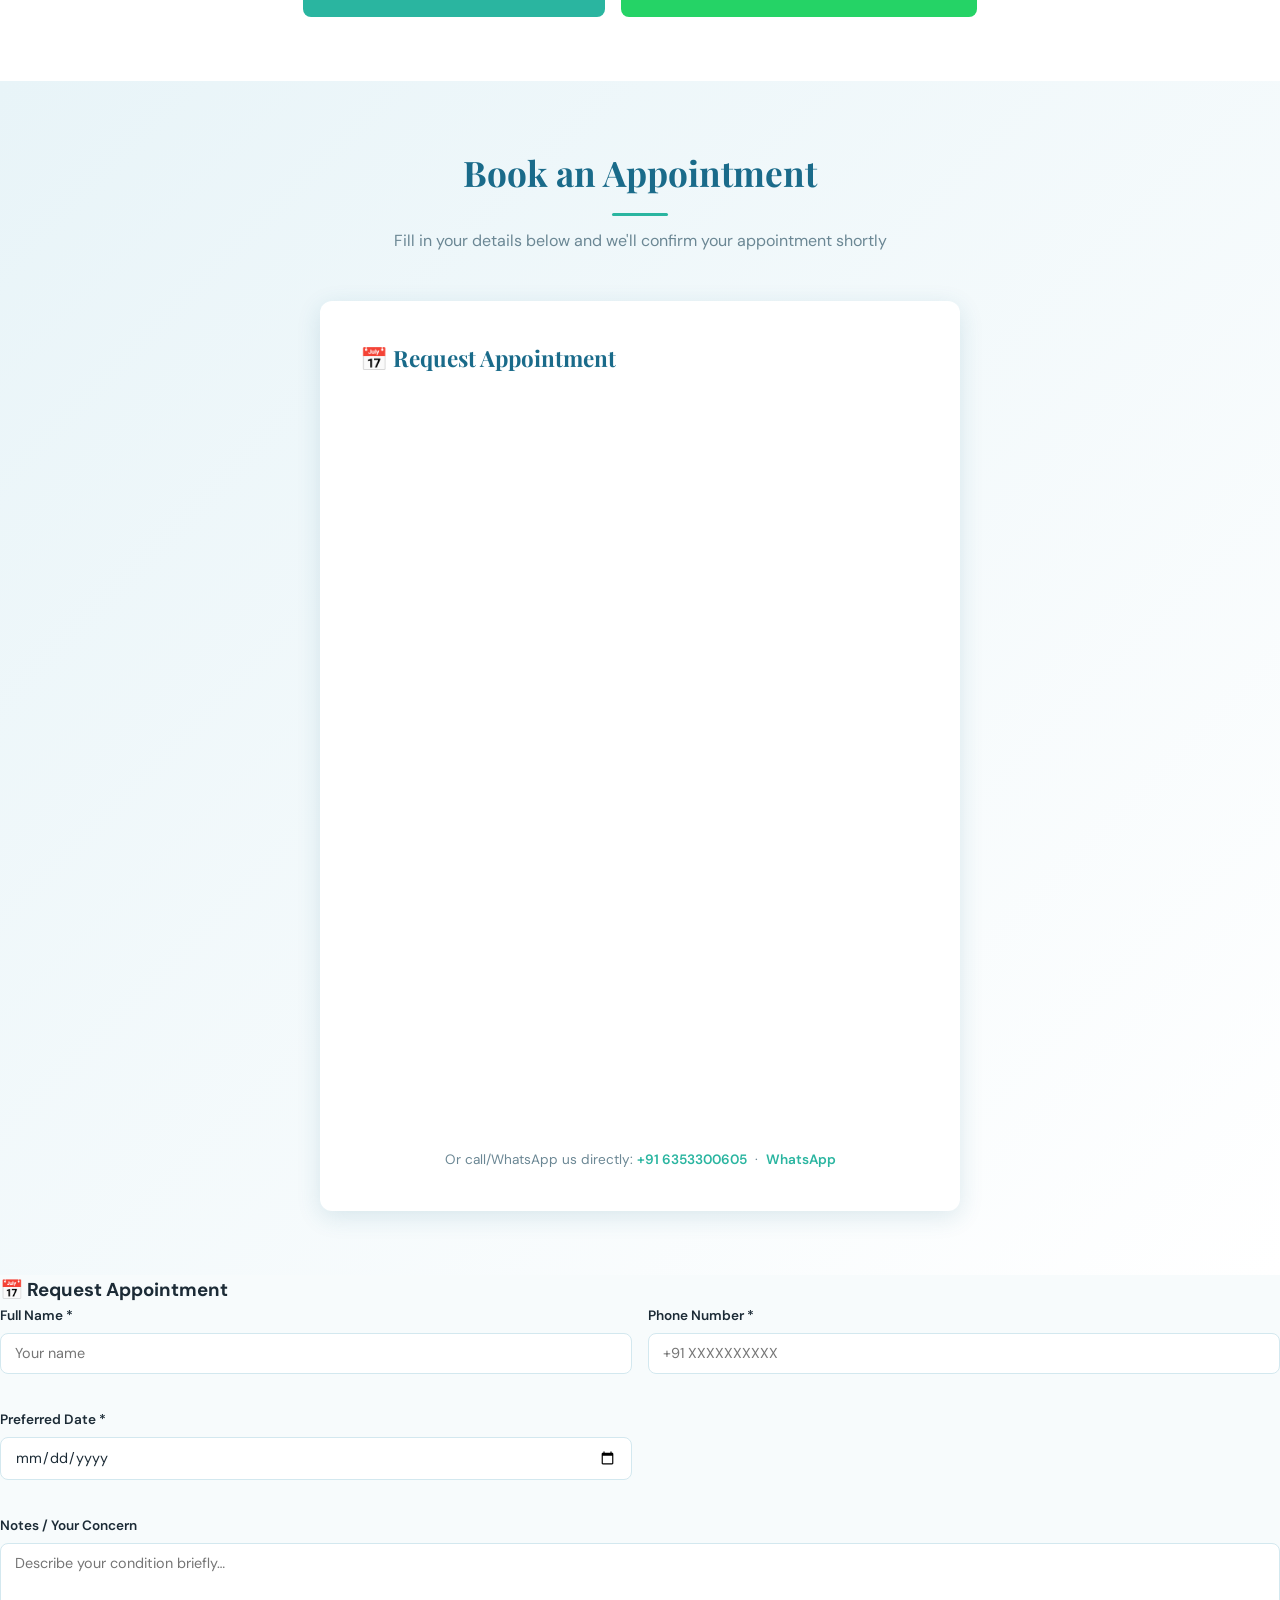
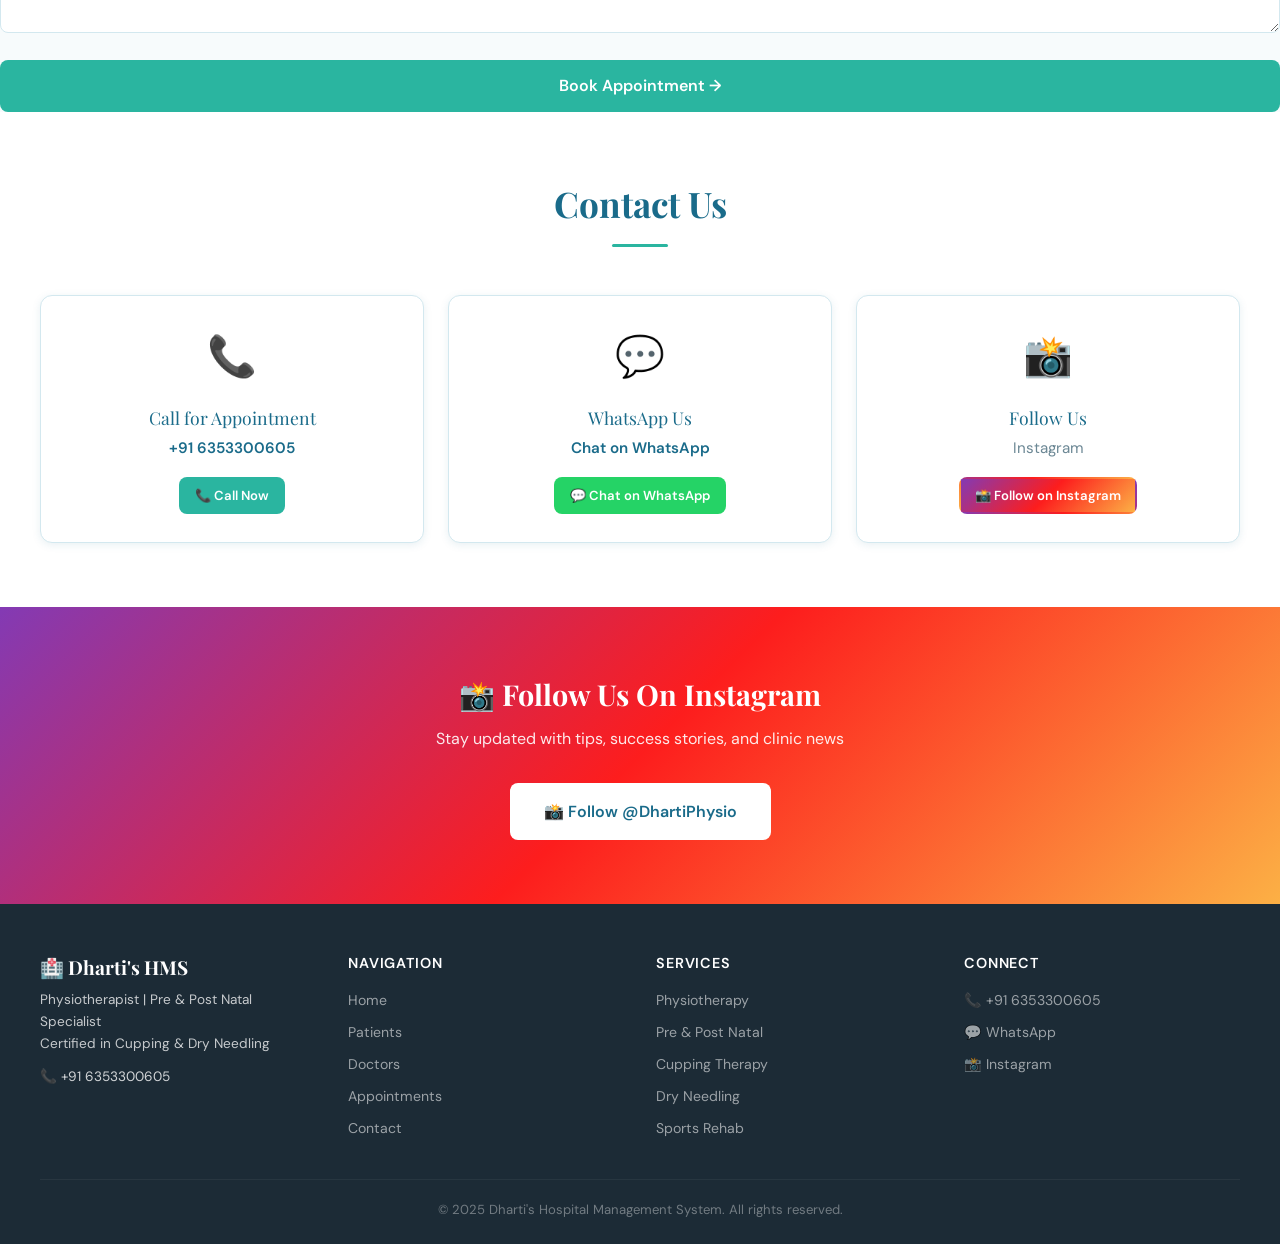
==== commit 9ff38551: "Update home.html" ====
--- a/home.html
+++ b/home.html
@@ -178,6 +178,7 @@
   </div>
 </section>
 <!-- ─── BOOKING ───────────────────────────────────────────────── -->
+<!-- ─── BOOKING ───────────────────────────────────────────────── -->
 <section class="section booking-section" id="booking">
   <div class="container">
     <div class="section-head">
@@ -186,6 +187,26 @@
       <p>Fill in your details below and we'll confirm your appointment shortly</p>
     </div>
     <div class="booking-box">
+      <h3>📅 Request Appointment</h3>
+      <iframe
+        src="https://docs.google.com/forms/d/e/1FAIpQLSc1fVmEmT4NfR2yeI8ekBAij-rrKG9y2AqZV6g1CPxHi-Bg1g/viewform?embedded=true"
+        width="100%"
+        height="700"
+        frameborder="0"
+        marginheight="0"
+        marginwidth="0"
+        style="border-radius:12px; margin-top:1rem;">
+        Loading…
+      </iframe>
+      <p style="margin-top:1.5rem;font-size:.85rem;color:var(--text-muted);text-align:center;">
+        Or call/WhatsApp us directly:
+        <a href="tel:+916353300605" style="color:var(--accent);font-weight:600;">+91 6353300605</a>
+        &nbsp;·&nbsp;
+        <a href="https://wa.me/916353300605" style="color:var(--accent);font-weight:600;">WhatsApp</a>
+      </p>
+    </div>
+  </div>
+</section>
 
       <!-- FORM -->
       <div id="booking-form-wrap">
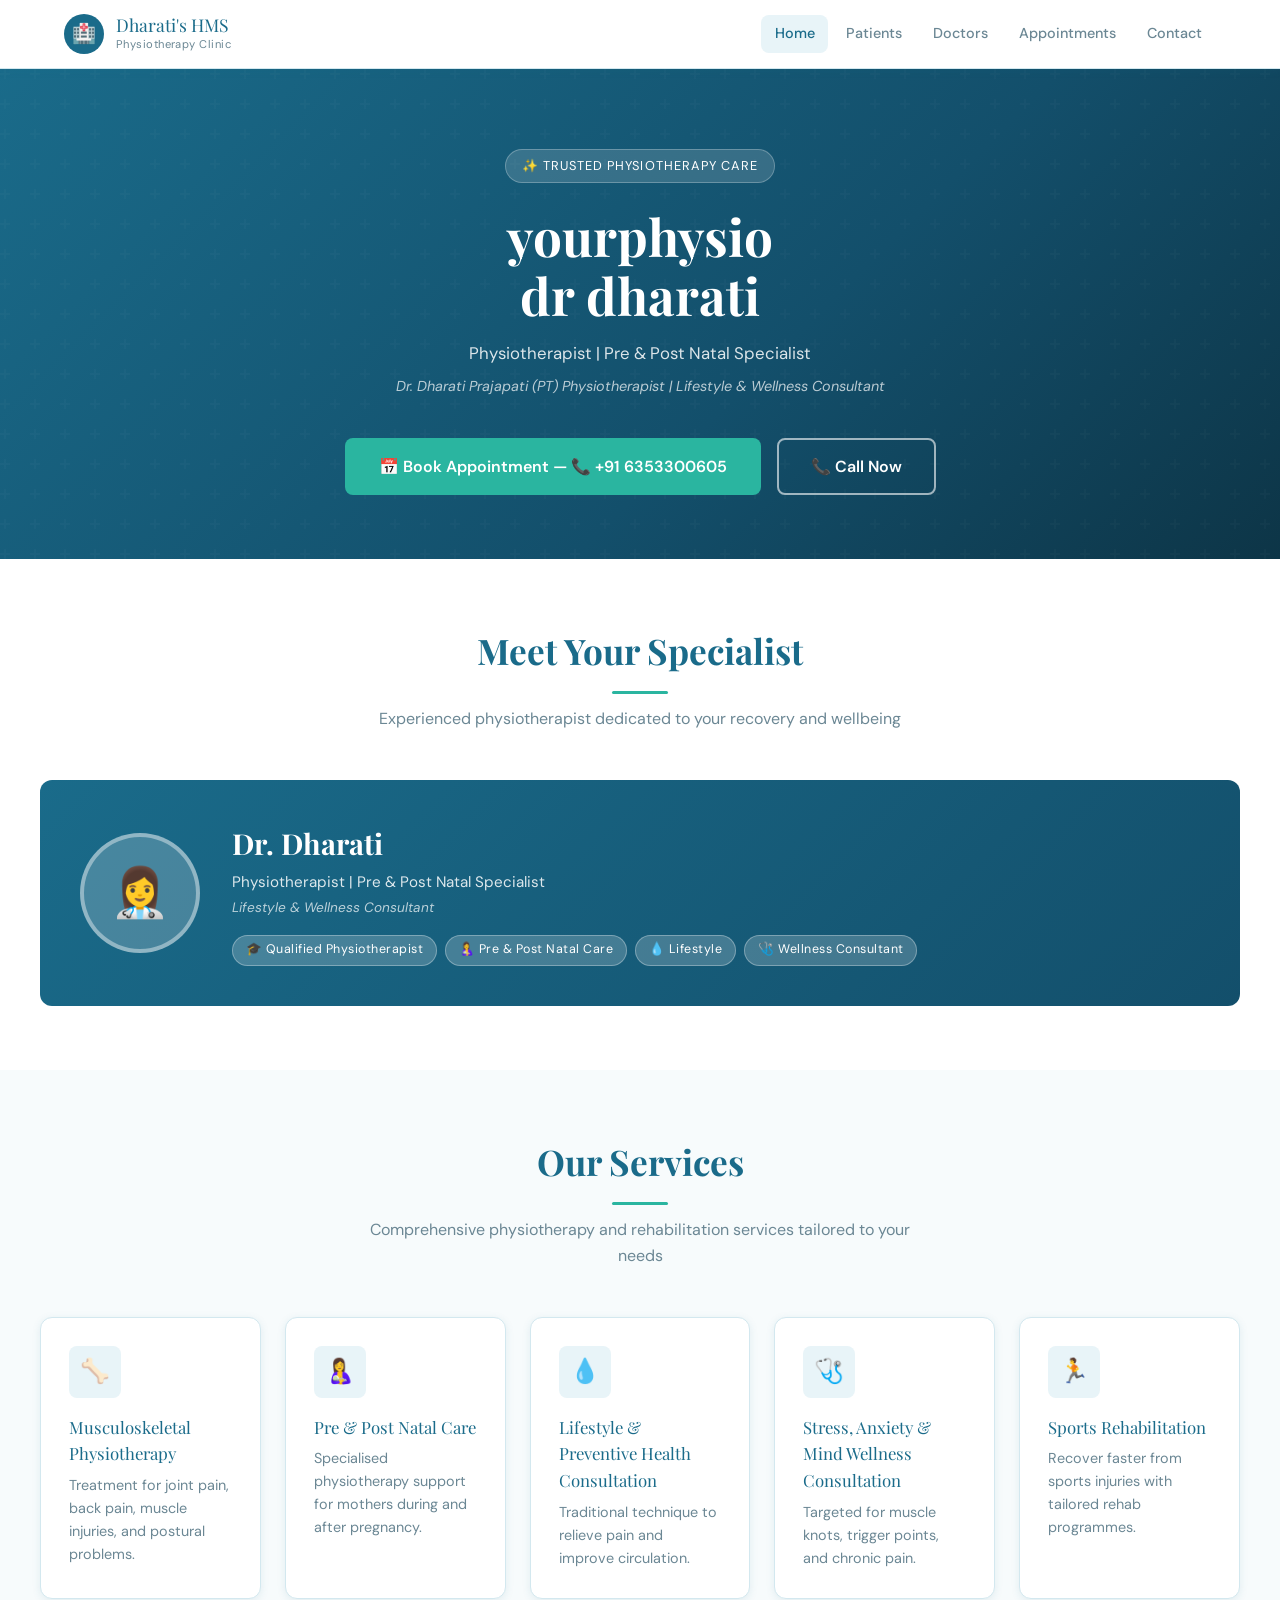
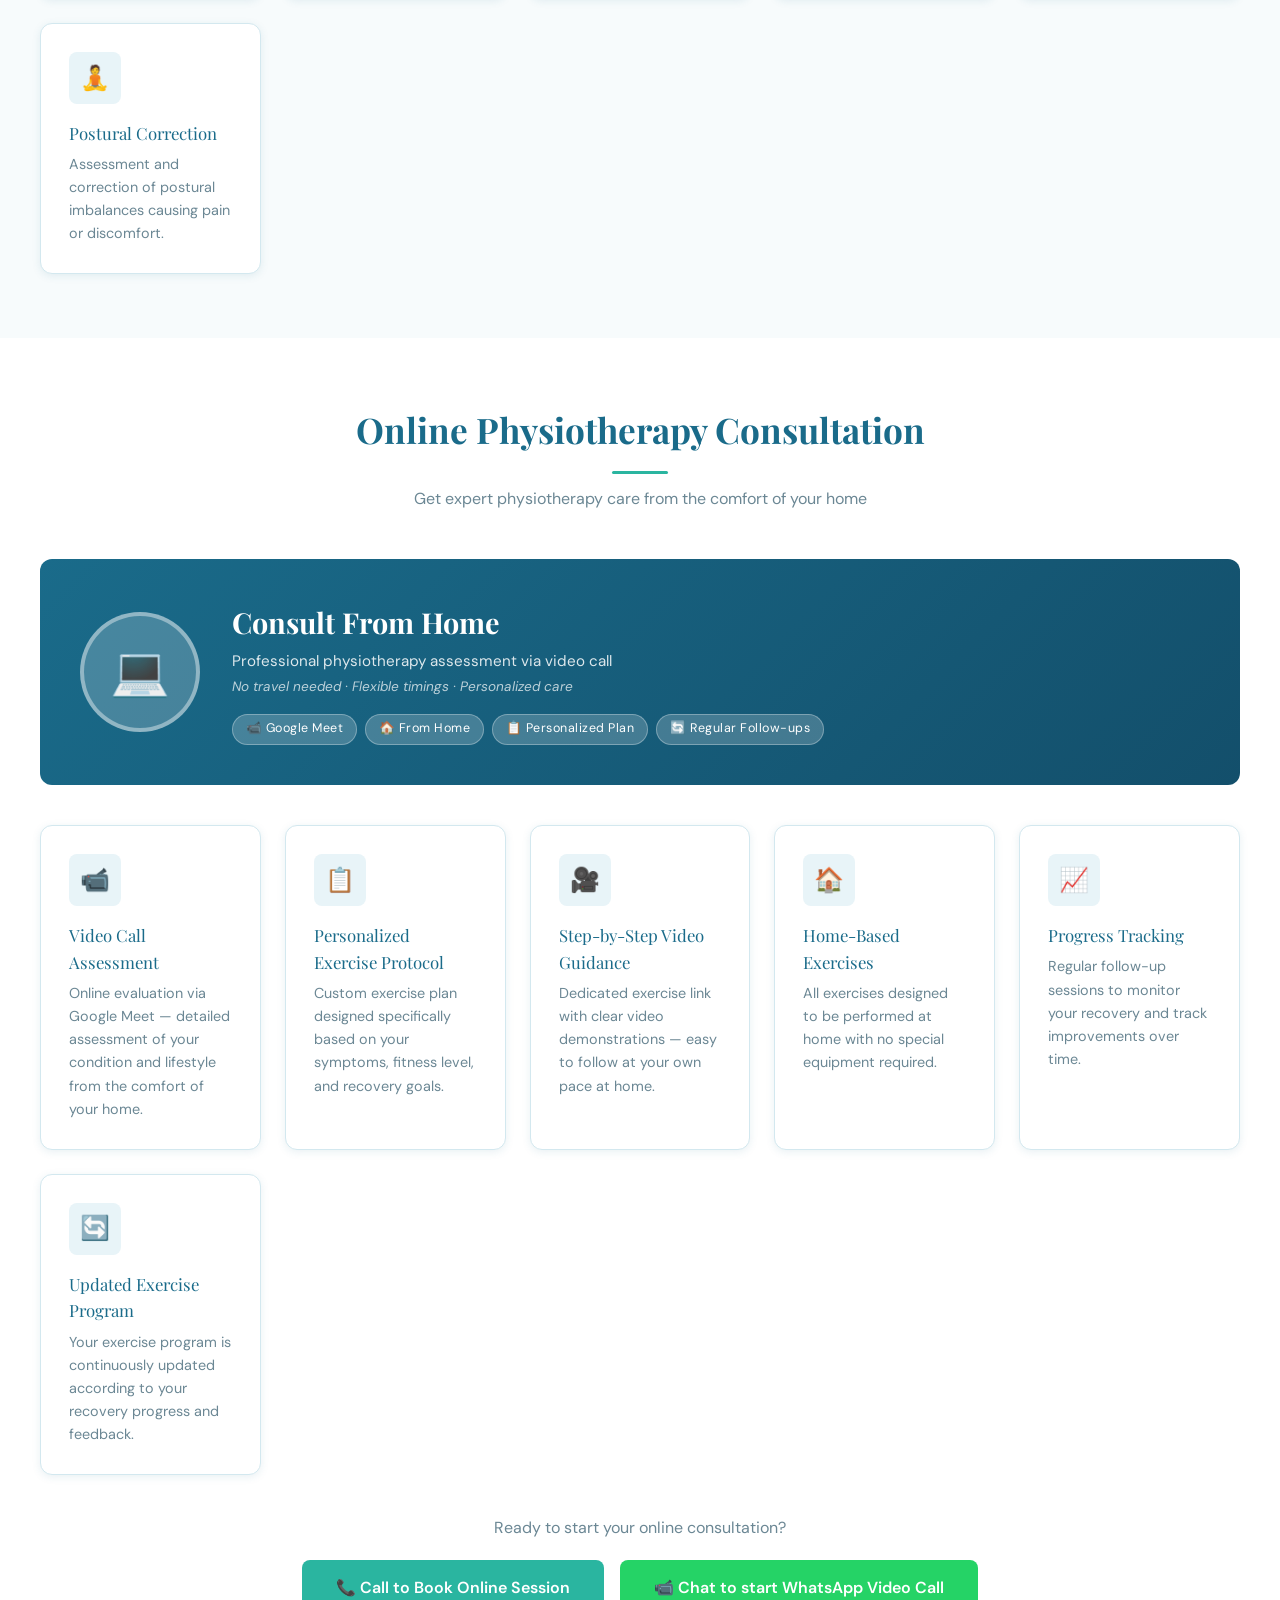
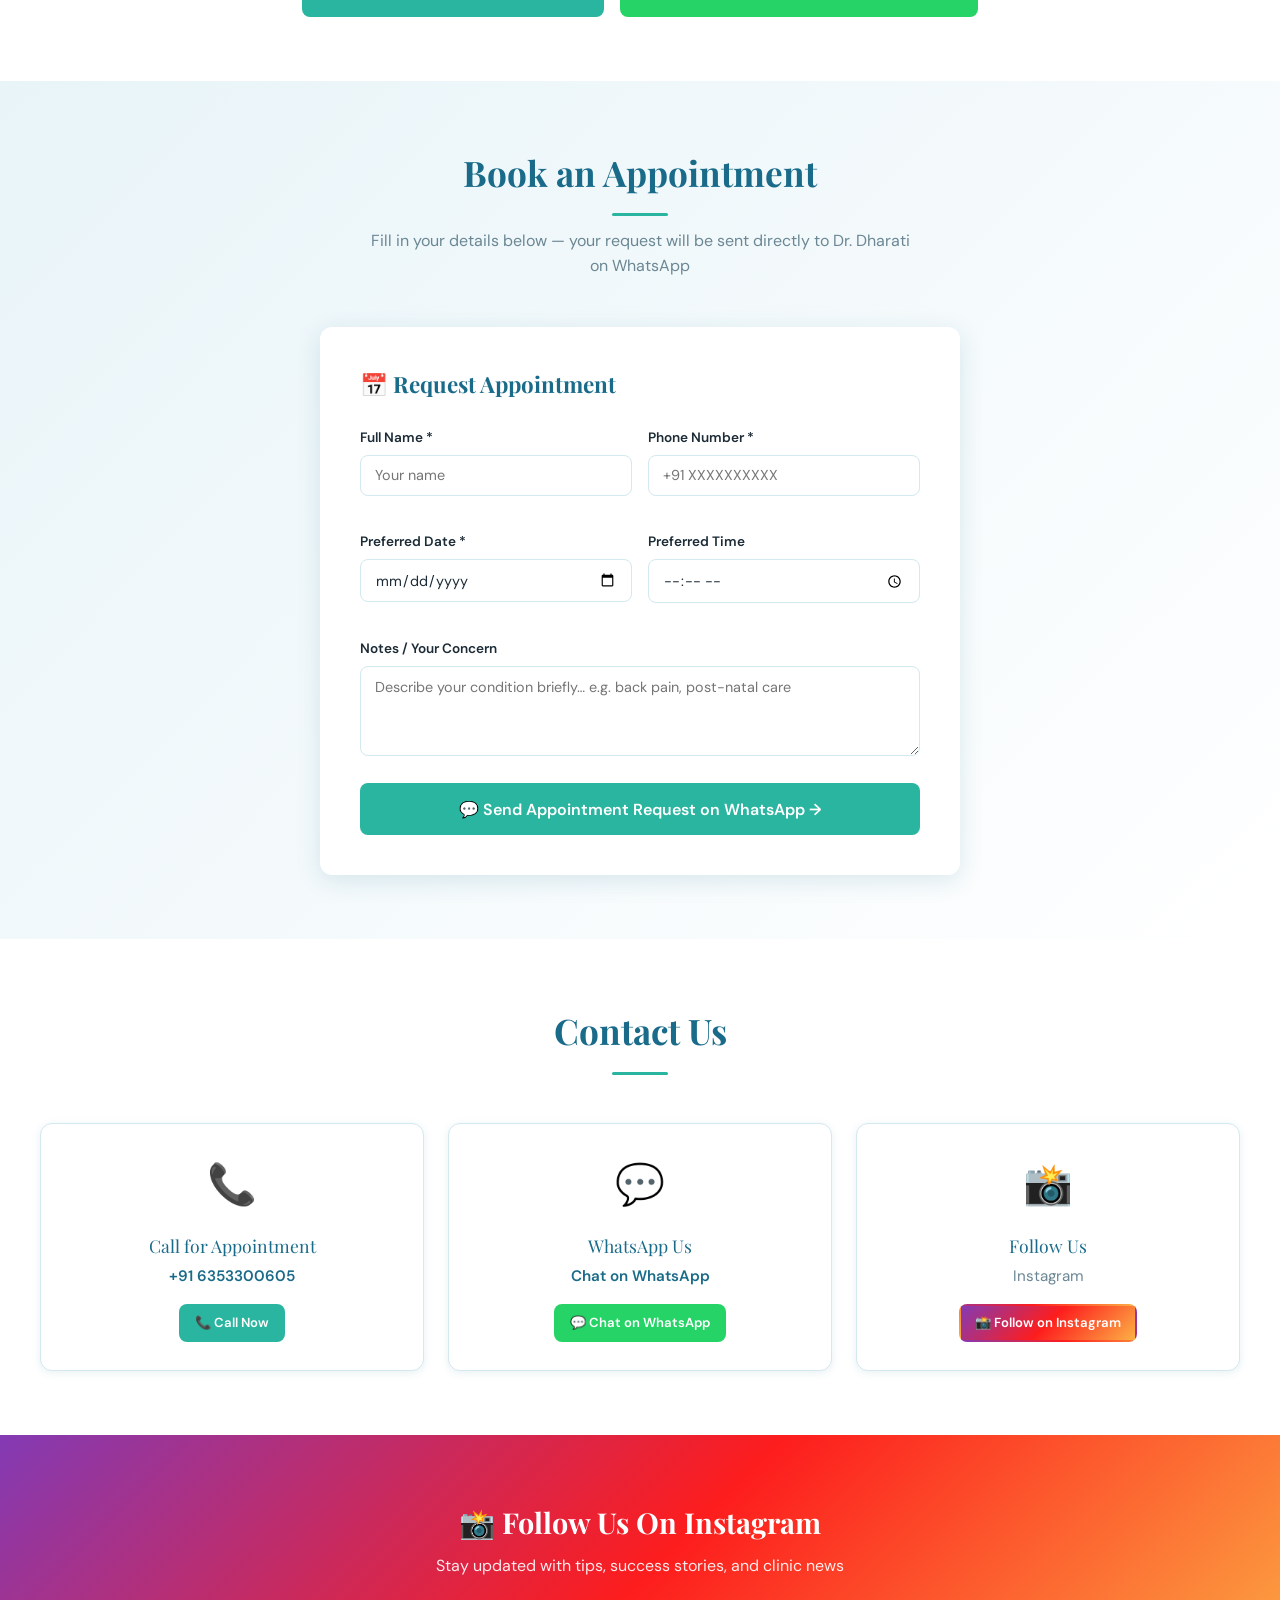
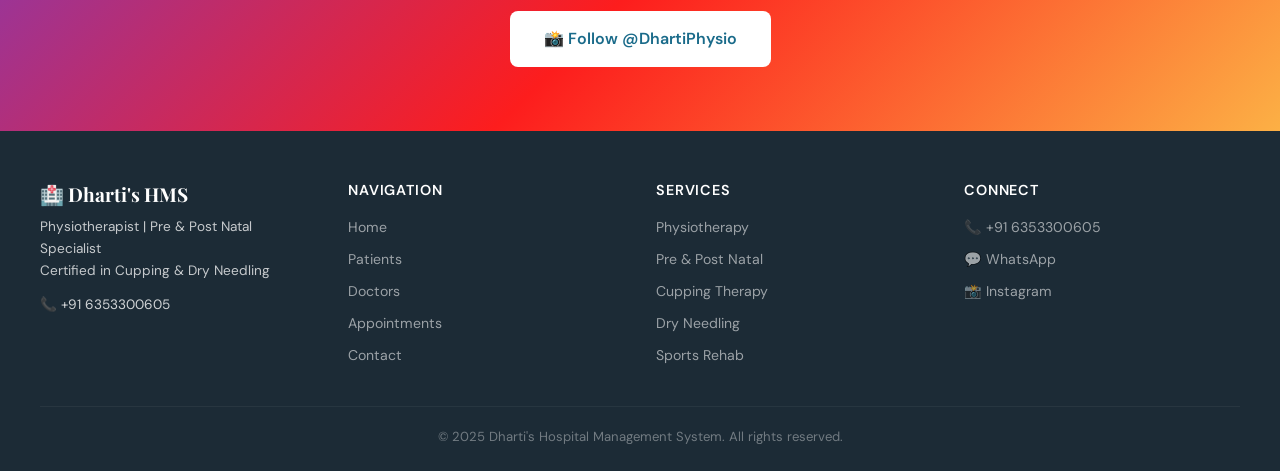
==== commit 2bc86562: "Update home.html" ====
--- a/home.html
+++ b/home.html
@@ -35,7 +35,7 @@
     <div class="hero-badge">✨ Trusted Physiotherapy Care</div>
     <h1>yourphysio<br>dr dharati</h1>
     <p class="hero-tagline">Physiotherapist | Pre &amp; Post Natal Specialist</p>
-    <p class="hero-certs">Dr. Dharati Prajapati (PT) Physiotherapist | Lifestyle &amp; Wellness Consultant </p>
+    <p class="hero-certs">Dr. Dharati Prajapati (PT) Physiotherapist | Lifestyle &amp; Wellness Consultant</p>
     <div class="hero-actions">
       <a href="tel:+916353300605" class="btn btn-primary btn-lg">📅 Book Appointment — 📞 +91 6353300605</a>
       <a href="tel:+916353300605" class="btn btn-outline btn-lg">📞 Call Now</a>
@@ -61,7 +61,7 @@
           <span class="badge">🎓 Qualified Physiotherapist</span>
           <span class="badge">🤱 Pre &amp; Post Natal Care</span>
           <span class="badge">💧 Lifestyle</span>
-          <span class="badge">🩺  Wellness Consultant </span>
+          <span class="badge">🩺 Wellness Consultant</span>
         </div>
       </div>
     </div>
@@ -89,12 +89,12 @@
       </div>
       <div class="card">
         <div class="service-icon">💧</div>
-        <div class="service-title">Lifestyle &amp; Preventive Health Consultation </div>
+        <div class="service-title">Lifestyle &amp; Preventive Health Consultation</div>
         <p class="service-desc">Traditional technique to relieve pain and improve circulation.</p>
       </div>
       <div class="card">
         <div class="service-icon">🩺</div>
-        <div class="service-title">Stress,Anxiety &amp; Mind Wellness Consultation</div>
+        <div class="service-title">Stress, Anxiety &amp; Mind Wellness Consultation</div>
         <p class="service-desc">Targeted for muscle knots, trigger points, and chronic pain.</p>
       </div>
       <div class="card">
@@ -110,6 +110,7 @@
     </div>
   </div>
 </section>
+
 <!-- ─── ONLINE CONSULTATION ─────────────────────────────────── -->
 <section class="section section-alt">
   <div class="container">
@@ -118,7 +119,6 @@
       <div class="divider"></div>
       <p>Get expert physiotherapy care from the comfort of your home</p>
     </div>
-
     <div class="doctor-card" style="margin-bottom:2.5rem;">
       <div class="doctor-avatar">💻</div>
       <div>
@@ -133,7 +133,6 @@
         </div>
       </div>
     </div>
-
     <div class="card-grid card-grid-3">
       <div class="card">
         <div class="service-icon">📹</div>
@@ -166,52 +165,31 @@
         <p class="service-desc">Your exercise program is continuously updated according to your recovery progress and feedback.</p>
       </div>
     </div>
-
     <div style="text-align:center;margin-top:2.5rem;">
       <p style="color:var(--text-muted);margin-bottom:1.2rem;font-size:1rem;">Ready to start your online consultation?</p>
       <div style="display:flex;gap:1rem;justify-content:center;flex-wrap:wrap;">
         <a href="tel:+916353300605" class="btn btn-primary btn-lg">📞 Call to Book Online Session</a>
-        <a href="https://wa.me/916353300605?text=Hello%20Dr.%20Dharati%2C%20I%20would%20like%20to%20book%20an%20online%20video%20consultation" class="btn btn-whatsapp btn-lg">📹 Chat to start Whatsapp Video Call</a>
-      </div>
-    </div>
-
-  </div>
-</section>
-<!-- ─── BOOKING ───────────────────────────────────────────────── -->
+        <a href="https://wa.me/916353300605?text=Hello%20Dr.%20Dharati%2C%20I%20would%20like%20to%20book%20an%20online%20video%20consultation" class="btn btn-whatsapp btn-lg">📹 Chat to start WhatsApp Video Call</a>
+      </div>
+    </div>
+  </div>
+</section>
+
 <!-- ─── BOOKING ───────────────────────────────────────────────── -->
 <section class="section booking-section" id="booking">
   <div class="container">
     <div class="section-head">
       <h2>Book an Appointment</h2>
       <div class="divider"></div>
-      <p>Fill in your details below and we'll confirm your appointment shortly</p>
-    </div>
+      <p>Fill in your details below — your request will be sent directly to Dr. Dharati on WhatsApp</p>
+    </div>
+
     <div class="booking-box">
-      <h3>📅 Request Appointment</h3>
-      <iframe
-        src="https://docs.google.com/forms/d/e/1FAIpQLSc1fVmEmT4NfR2yeI8ekBAij-rrKG9y2AqZV6g1CPxHi-Bg1g/viewform?embedded=true"
-        width="100%"
-        height="700"
-        frameborder="0"
-        marginheight="0"
-        marginwidth="0"
-        style="border-radius:12px; margin-top:1rem;">
-        Loading…
-      </iframe>
-      <p style="margin-top:1.5rem;font-size:.85rem;color:var(--text-muted);text-align:center;">
-        Or call/WhatsApp us directly:
-        <a href="tel:+916353300605" style="color:var(--accent);font-weight:600;">+91 6353300605</a>
-        &nbsp;·&nbsp;
-        <a href="https://wa.me/916353300605" style="color:var(--accent);font-weight:600;">WhatsApp</a>
-      </p>
-    </div>
-  </div>
-</section>
 
       <!-- FORM -->
       <div id="booking-form-wrap">
         <h3>📅 Request Appointment</h3>
-        <form id="public-booking-form" onsubmit="submitPublicBooking(event)">
+        <form id="public-booking-form" onsubmit="sendToWhatsApp(event)">
           <div class="form-grid">
             <div class="form-group">
               <label class="form-label">Full Name *</label>
@@ -225,13 +203,17 @@
               <label class="form-label">Preferred Date *</label>
               <input id="b-date" class="form-control" type="date" required />
             </div>
+            <div class="form-group">
+              <label class="form-label">Preferred Time</label>
+              <input id="b-time" class="form-control" type="time" />
+            </div>
             <div class="form-group form-full">
               <label class="form-label">Notes / Your Concern</label>
-              <textarea id="b-notes" class="form-control" placeholder="Describe your condition briefly…"></textarea>
+              <textarea id="b-notes" class="form-control" placeholder="Describe your condition briefly… e.g. back pain, post-natal care"></textarea>
             </div>
           </div>
           <button id="book-btn" type="submit" class="btn btn-primary btn-full btn-lg">
-            Book Appointment →
+            💬 Send Appointment Request on WhatsApp →
           </button>
         </form>
       </div>
@@ -239,17 +221,14 @@
       <!-- SUCCESS STATE -->
       <div id="booking-success" class="booking-success" style="display:none;">
         <div class="success-icon">🎉</div>
-        <h3>Appointment Request Submitted Successfully!</h3>
-        <p>We've received your request. Please call to confirm your appointment time.</p>
-        <a href="tel:+916353300605" class="btn btn-call btn-lg">
-          📞 Call Now to Confirm Appointment
-        </a>
+        <h3>Appointment Request Sent!</h3>
+        <p>Your request has been sent to Dr. Dharati on WhatsApp. She will confirm your appointment time shortly.</p>
+        <a href="tel:+916353300605" class="btn btn-call btn-lg">📞 Call Now to Confirm</a>
         <p style="margin-top:1.5rem;font-size:.85rem;color:var(--text-muted);">
-          Or chat with us on WhatsApp:
-          <a href="https://wa.me/916353300605" style="color:var(--accent);font-weight:600;">
-            wa.me/916353300605
-          </a>
+          Or chat directly:
+          <a href="https://wa.me/916353300605" style="color:var(--accent);font-weight:600;">wa.me/916353300605</a>
         </p>
+        <button onclick="resetBookingForm()" class="btn btn-outline" style="margin-top:1rem;">Book Another Appointment</button>
       </div>
 
     </div>
@@ -267,17 +246,13 @@
       <div class="card contact-card">
         <div class="contact-icon">📞</div>
         <div class="contact-title">Call for Appointment</div>
-        <div class="contact-value">
-          <a href="tel:+916353300605">+91 6353300605</a>
-        </div>
+        <div class="contact-value"><a href="tel:+916353300605">+91 6353300605</a></div>
         <a href="tel:+916353300605" class="btn btn-primary btn-sm">📞 Call Now</a>
       </div>
       <div class="card contact-card">
         <div class="contact-icon">💬</div>
         <div class="contact-title">WhatsApp Us</div>
-        <div class="contact-value">
-          <a href="https://wa.me/916353300605">Chat on WhatsApp</a>
-        </div>
+        <div class="contact-value"><a href="https://wa.me/916353300605">Chat on WhatsApp</a></div>
         <a href="https://wa.me/916353300605" class="btn btn-whatsapp btn-sm">💬 Chat on WhatsApp</a>
       </div>
       <div class="card contact-card">
@@ -344,5 +319,51 @@
 </footer>
 
 <script src="script.js"></script>
+
+<script>
+  function sendToWhatsApp(event) {
+    event.preventDefault();
+
+    const name  = document.getElementById('b-name').value.trim();
+    const phone = document.getElementById('b-phone').value.trim();
+    const date  = document.getElementById('b-date').value;
+    const time  = document.getElementById('b-time').value;
+    const notes = document.getElementById('b-notes').value.trim();
+
+    // Format date nicely e.g. 06/06/2026
+    const dateFormatted = date
+      ? new Date(date).toLocaleDateString('en-IN', { day:'2-digit', month:'2-digit', year:'numeric' })
+      : 'Not specified';
+
+    const timeFormatted = time
+      ? new Date('1970-01-01T' + time).toLocaleTimeString('en-IN', { hour:'2-digit', minute:'2-digit', hour12:true })
+      : 'Not specified';
+
+    const message =
+      `🏥 *New Appointment Request — Dharati Clinic*\n\n` +
+      `👤 *Name:* ${name}\n` +
+      `📞 *Phone:* ${phone}\n` +
+      `📅 *Date:* ${dateFormatted}\n` +
+      `⏰ *Time:* ${timeFormatted}\n` +
+      `📝 *Concern:* ${notes || 'Not mentioned'}\n\n` +
+      `_Sent from yourphysio website_`;
+
+    const whatsappURL = 'https://wa.me/916353300605?text=' + encodeURIComponent(message);
+
+    // Open WhatsApp
+    window.open(whatsappURL, '_blank');
+
+    // Show success state
+    document.getElementById('booking-form-wrap').style.display = 'none';
+    document.getElementById('booking-success').style.display = 'block';
+  }
+
+  function resetBookingForm() {
+    document.getElementById('public-booking-form').reset();
+    document.getElementById('booking-form-wrap').style.display = 'block';
+    document.getElementById('booking-success').style.display = 'none';
+  }
+</script>
+
 </body>
 </html>
